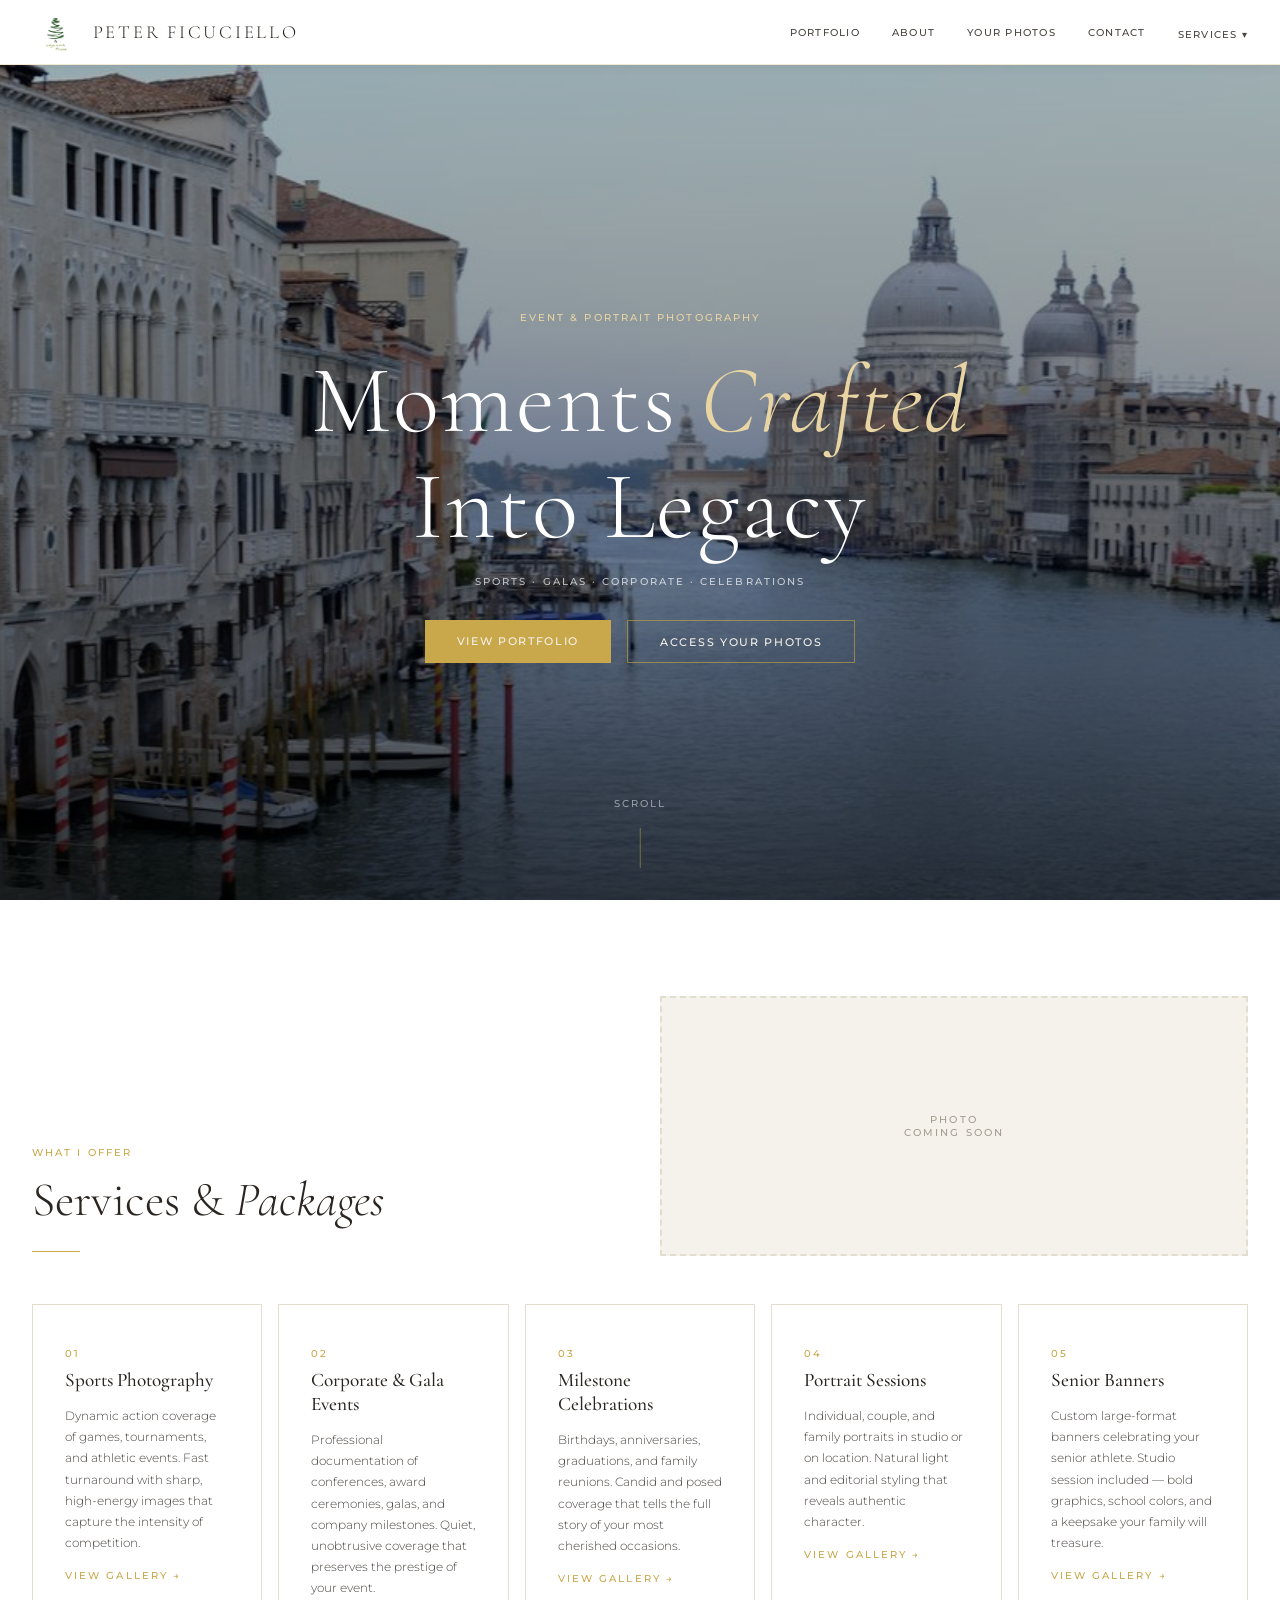
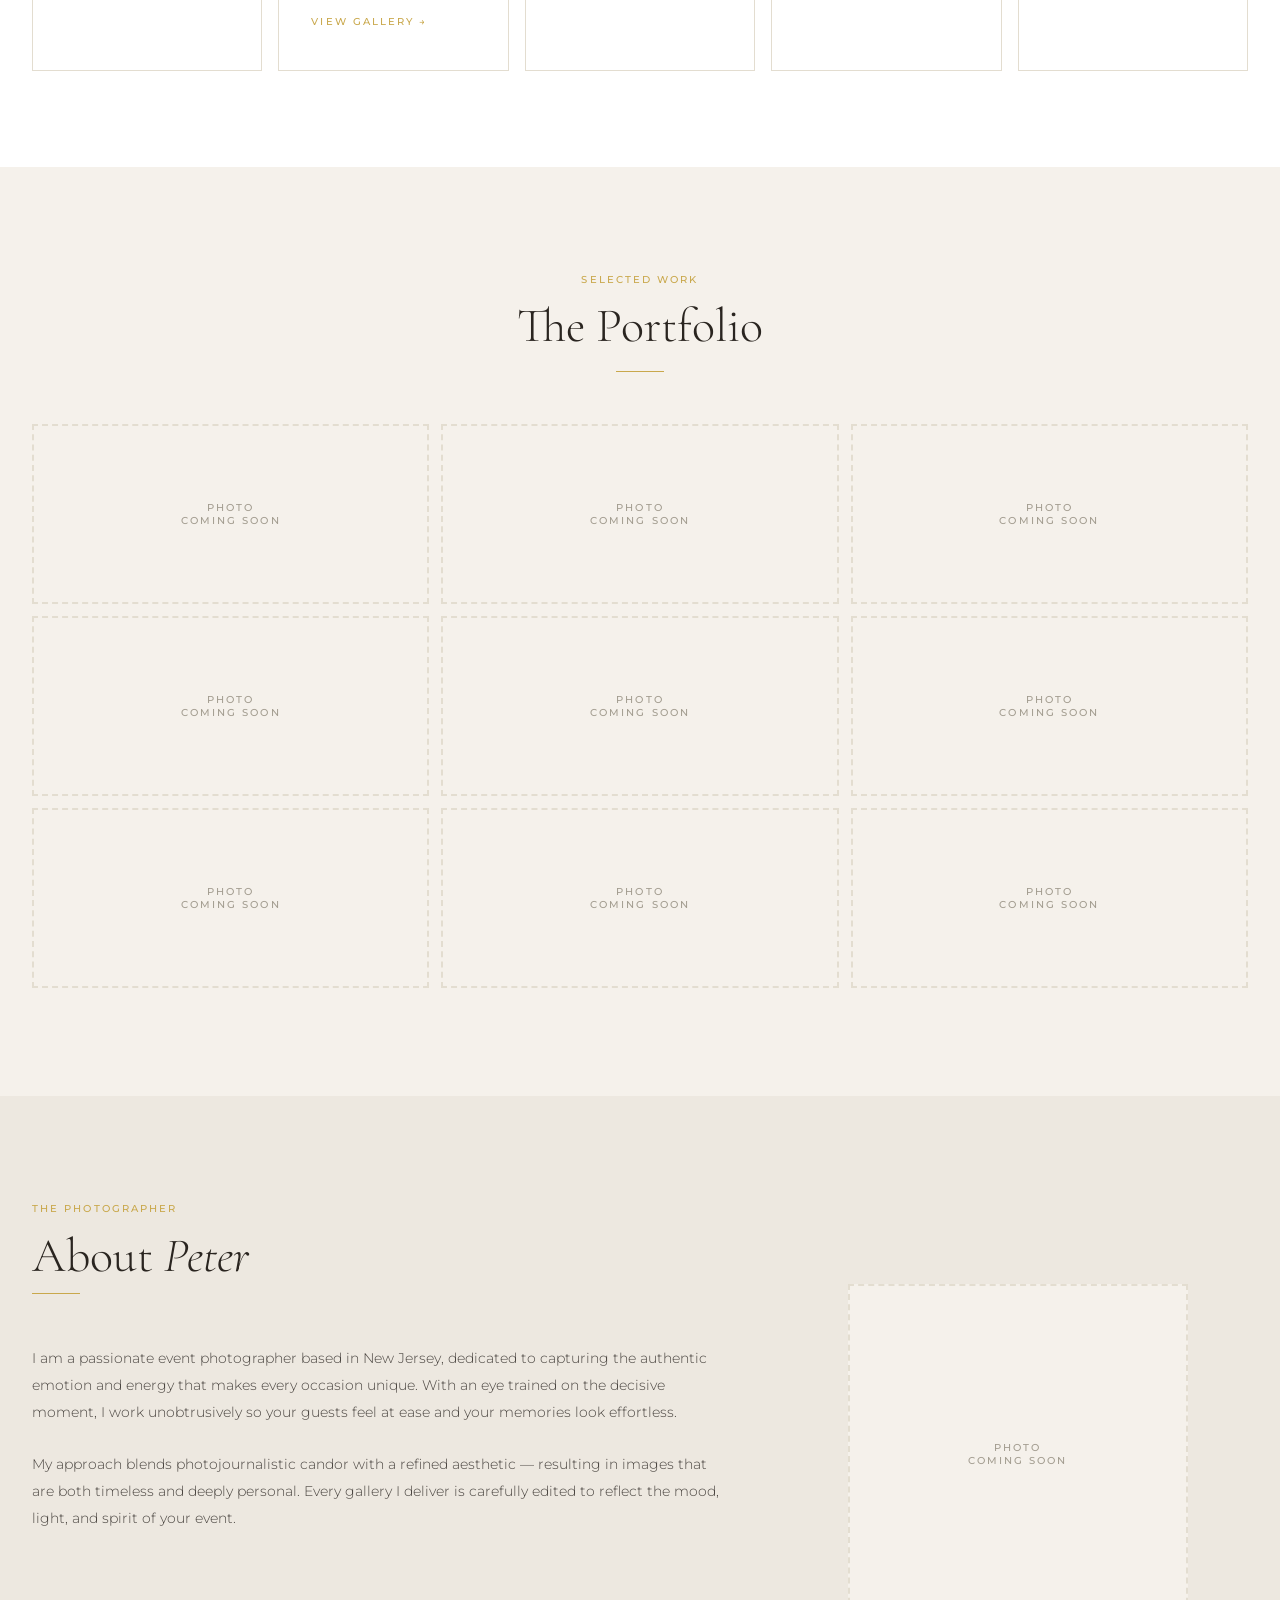
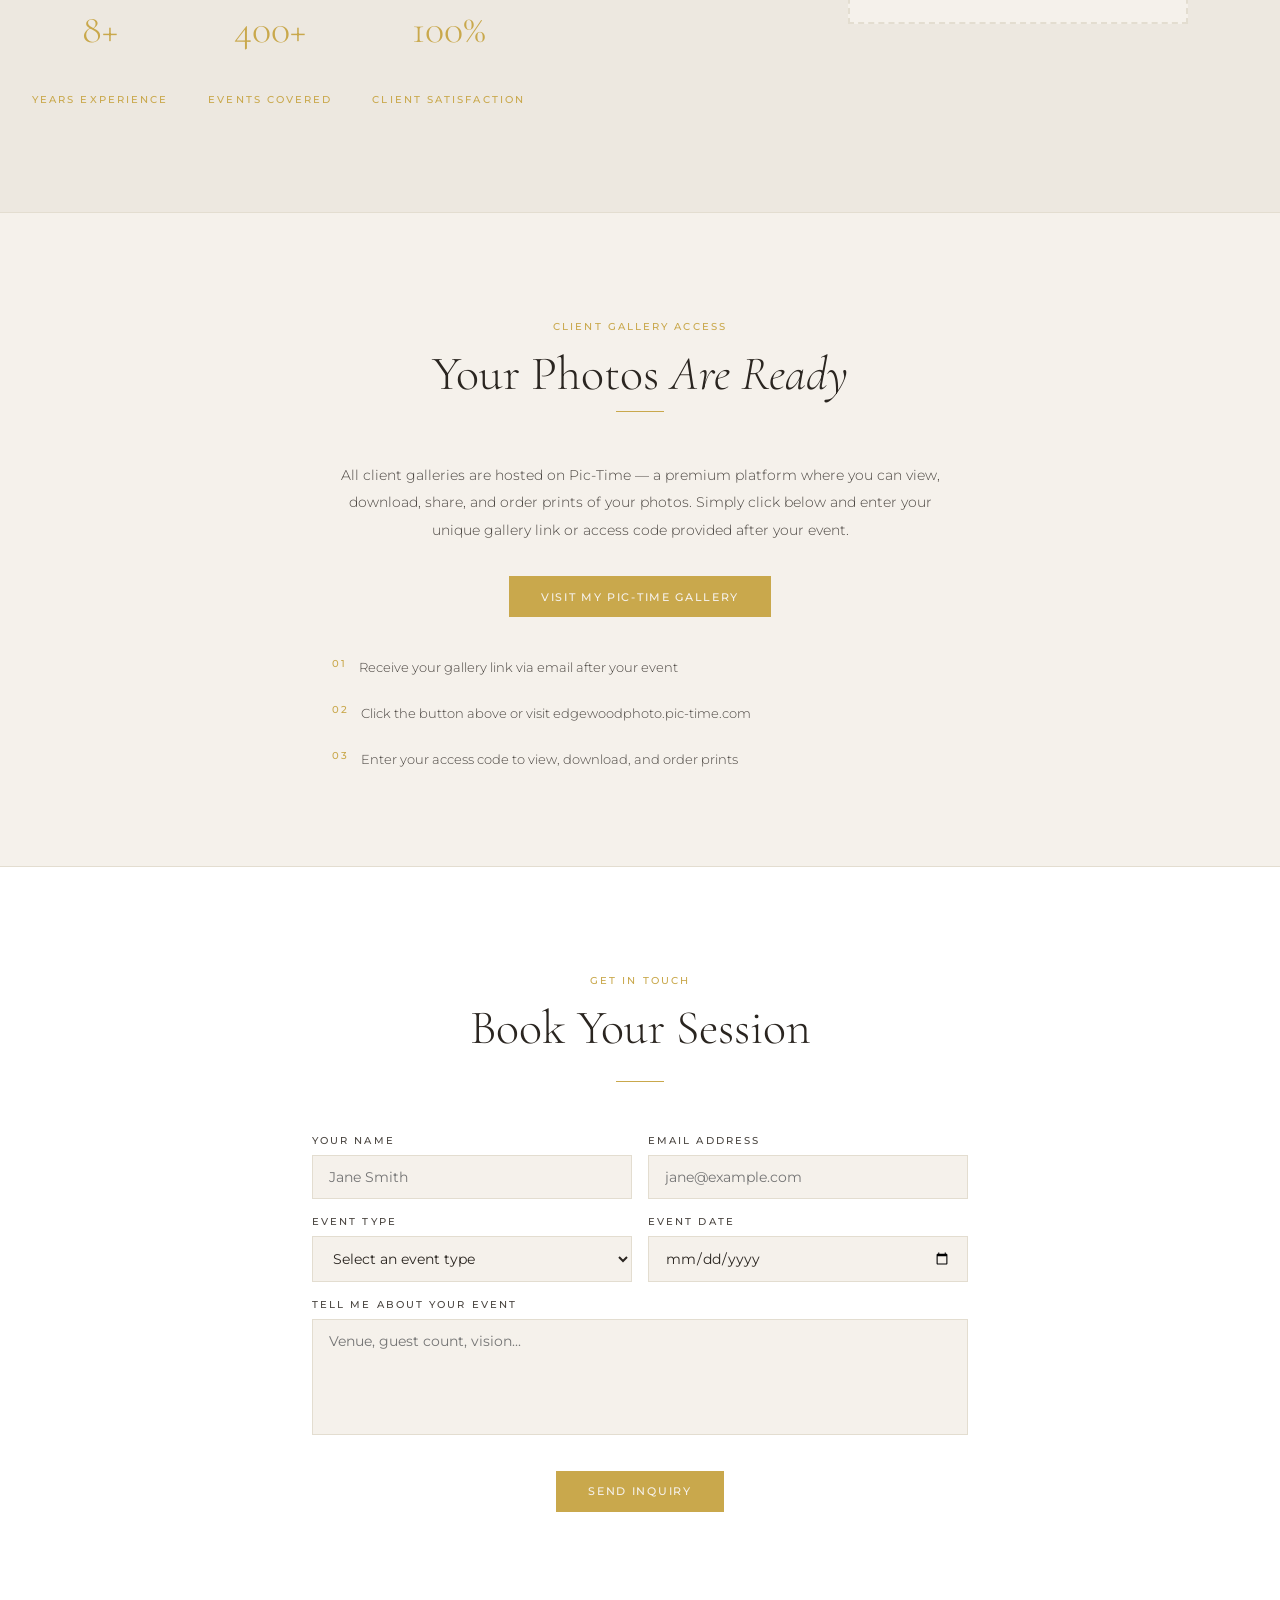
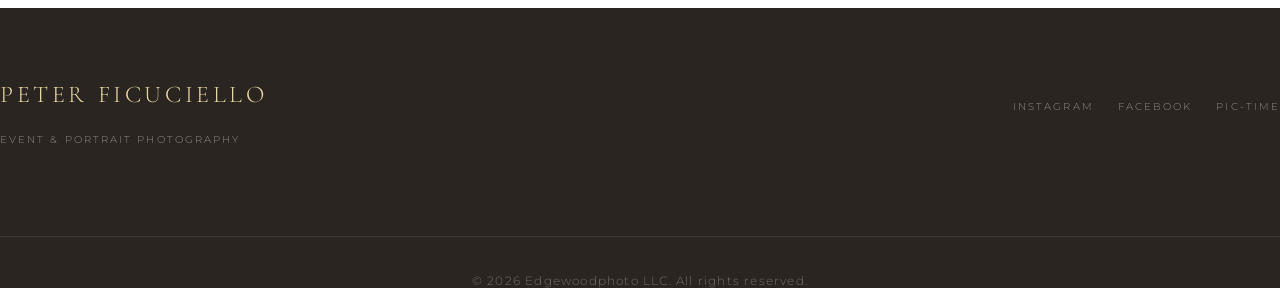
==== peter-ficuciello-photography-site-final (2)/index.html @ b4f4ae3a "Add files via upload" ====
<!DOCTYPE html>
<html lang="en">
<head>
<meta charset="UTF-8" />
<meta name="viewport" content="width=device-width, initial-scale=1.0" />
<title>Peter Ficuciello Photography | Event & Portrait Photography, New Jersey</title>
<meta name="description" content="Peter Ficuciello Photography — event and portrait photography in New Jersey. Sports, galas, corporate events, milestone celebrations, and senior banners." />
<link rel="stylesheet" href="styles.css" />
</head>
<body>
  <nav class="site-nav">
    <div class="container bar">
      <a href="index.html" class="brand">
        <img src="images/logo.png" alt="Edgewood Photo logo" onerror="this.style.display='none'">
        <span>PETER FICUCIELLO</span>
      </a>
      <div class="nav-links">
            <a href="#gallery">Portfolio</a>
            <a href="#about">About</a>
            <a href="#pictime">Your Photos</a>
            <a href="#contact">Contact</a>
        <div class="services-dropdown">
          <button type="button">Services ▾</button>
          <div class="services-dropdown-menu">
          <a href="services/sports.html">Sports Photography</a>
          <a href="services/senior-banners.html" class="featured">★ Senior Banners</a>
          <a href="services/portraits.html">Portrait Sessions</a>
          <a href="services/corporate.html">Corporate & Gala</a>
          <a href="services/milestones.html">Milestone Celebrations</a>
          </div>
        </div>
        
      </div>
      <button class="mobile-toggle" onclick="document.getElementById('mobileMenu').classList.toggle('open')" aria-label="Toggle menu">
        <span></span><span></span><span></span>
      </button>
    </div>
    <div class="mobile-menu" id="mobileMenu">
      <div class="container">
        <a href="#gallery">Portfolio</a>
        <a href="#about">About</a>
        <a href="#pictime">Your Photos</a>
        <a href="#contact">Contact</a>
        <details>
          <summary class="section-label" style="cursor:pointer;">Services</summary>
          <div style="display:flex;flex-direction:column;gap:0.75rem;margin-top:0.75rem;">
        <a href="services/sports.html" style="padding-left:1rem;">Sports Photography</a>
        <a href="services/senior-banners.html" style="padding-left:1rem;">★ Senior Banners</a>
        <a href="services/portraits.html" style="padding-left:1rem;">Portrait Sessions</a>
        <a href="services/corporate.html" style="padding-left:1rem;">Corporate & Gala</a>
        <a href="services/milestones.html" style="padding-left:1rem;">Milestone Celebrations</a>
          </div>
        </details>
        
      </div>
    </div>
  </nav>
  <div class="nav-spacer"></div>

  <section class="home-hero" id="hero">
    <div class="home-hero-bg" style="background-image:url('images/venice-hero.jpg');"></div>
    <div class="home-hero-overlay"></div>
    <div class="home-hero-content">
      <p class="section-label" style="color:var(--gold-light);">Event &amp; Portrait Photography</p>
      <h1>Moments <em>Crafted</em><br>Into Legacy</h1>
      <p class="section-label" style="color:rgba(255,255,255,0.7);">Sports &middot; Galas &middot; Corporate &middot; Celebrations</p>
      <div class="hero-actions">
        <a href="#gallery" class="btn-gold">View Portfolio</a>
        <a href="#pictime" class="btn-outline-gold">Access Your Photos</a>
      </div>
    </div>
    <div class="scroll-indicator">
      <p class="section-label" style="color:rgba(255,255,255,0.5);">Scroll</p>
      <div class="line"></div>
    </div>
  </section>

  <section id="services" style="background:white;padding:6rem 0;">
    <div class="container">
      <div class="services-top">
        <div>
          <p class="section-label" style="margin-bottom:0.75rem;">What I Offer</p>
          <h2 class="section-title" style="margin-bottom:0.5rem;">Services &amp; <em style="font-style:italic;">Packages</em></h2>
          <div class="gold-rule"></div>
        </div>
        <div><div class="placeholder-tile" style="min-height:260px;"><p>Photo<br>Coming Soon</p></div></div>
      </div>
      <div class="services-cards">
        <a href="services/sports.html" class="service-card">
          <p class="num">01</p>
          <h3>Sports Photography</h3>
          <p class="desc">Dynamic action coverage of games, tournaments, and athletic events. Fast turnaround with sharp, high-energy images that capture the intensity of competition.</p>
          <p class="view-link">View Gallery &rarr;</p>
        </a>
        <a href="services/corporate.html" class="service-card">
          <p class="num">02</p>
          <h3>Corporate & Gala Events</h3>
          <p class="desc">Professional documentation of conferences, award ceremonies, galas, and company milestones. Quiet, unobtrusive coverage that preserves the prestige of your event.</p>
          <p class="view-link">View Gallery &rarr;</p>
        </a>
        <a href="services/milestones.html" class="service-card">
          <p class="num">03</p>
          <h3>Milestone Celebrations</h3>
          <p class="desc">Birthdays, anniversaries, graduations, and family reunions. Candid and posed coverage that tells the full story of your most cherished occasions.</p>
          <p class="view-link">View Gallery &rarr;</p>
        </a>
        <a href="services/portraits.html" class="service-card">
          <p class="num">04</p>
          <h3>Portrait Sessions</h3>
          <p class="desc">Individual, couple, and family portraits in studio or on location. Natural light and editorial styling that reveals authentic character.</p>
          <p class="view-link">View Gallery &rarr;</p>
        </a>
        <a href="services/senior-banners.html" class="service-card">
          <p class="num">05</p>
          <h3>Senior Banners</h3>
          <p class="desc">Custom large-format banners celebrating your senior athlete. Studio session included — bold graphics, school colors, and a keepsake your family will treasure.</p>
          <p class="view-link">View Gallery &rarr;</p>
        </a>
      </div>
    </div>
  </section>

  <section id="gallery" style="background:var(--cream);padding:6rem 0;">
    <div class="container">
      <div class="section-head">
        <p class="section-label">Selected Work</p>
        <h2 class="section-title">The Portfolio</h2>
        <div class="gold-rule" style="margin-top:1rem;"></div>
      </div>
      <div class="masonry-grid">
          <div class="masonry-item"><div class="placeholder-tile" style="min-height:180px;"><p>Photo<br>Coming Soon</p></div></div>
          <div class="masonry-item"><div class="placeholder-tile" style="min-height:180px;"><p>Photo<br>Coming Soon</p></div></div>
          <div class="masonry-item"><div class="placeholder-tile" style="min-height:180px;"><p>Photo<br>Coming Soon</p></div></div>
          <div class="masonry-item"><div class="placeholder-tile" style="min-height:180px;"><p>Photo<br>Coming Soon</p></div></div>
          <div class="masonry-item"><div class="placeholder-tile" style="min-height:180px;"><p>Photo<br>Coming Soon</p></div></div>
          <div class="masonry-item"><div class="placeholder-tile" style="min-height:180px;"><p>Photo<br>Coming Soon</p></div></div>
          <div class="masonry-item"><div class="placeholder-tile" style="min-height:180px;"><p>Photo<br>Coming Soon</p></div></div>
          <div class="masonry-item"><div class="placeholder-tile" style="min-height:180px;"><p>Photo<br>Coming Soon</p></div></div>
          <div class="masonry-item"><div class="placeholder-tile" style="min-height:180px;"><p>Photo<br>Coming Soon</p></div></div>
      </div>
    </div>
  </section>

  <section id="about" style="background:var(--cream-dark);padding:6rem 0;">
    <div class="container about-flex">
      <div>
        <p class="section-label" style="margin-bottom:0.75rem;">The Photographer</p>
        <h2 class="section-title" style="margin-bottom:0.5rem;">About <em style="font-style:italic;">Peter</em></h2>
        <div class="gold-rule" style="margin-bottom:2rem;"></div>
        <p style="font-size:0.9rem;color:var(--charcoal-light);line-height:1.9;font-weight:300;margin-bottom:1.5rem;">I am a passionate event photographer based in New Jersey, dedicated to capturing the authentic emotion and energy that makes every occasion unique. With an eye trained on the decisive moment, I work unobtrusively so your guests feel at ease and your memories look effortless.</p>
        <p style="font-size:0.9rem;color:var(--charcoal-light);line-height:1.9;font-weight:300;margin-bottom:2rem;">My approach blends photojournalistic candor with a refined aesthetic — resulting in images that are both timeless and deeply personal. Every gallery I deliver is carefully edited to reflect the mood, light, and spirit of your event.</p>
        <div class="stats-row">
          <div class="stat"><p class="num">8+</p><p class="section-label">Years Experience</p></div>
          <div class="stat"><p class="num">400+</p><p class="section-label">Events Covered</p></div>
          <div class="stat"><p class="num">100%</p><p class="section-label">Client Satisfaction</p></div>
        </div>
      </div>
      <div>
        <div class="about-photo-frame"><div class="placeholder-tile" style="min-height:340px;"><p>Photo<br>Coming Soon</p></div></div>
      </div>
    </div>
  </section>

  <section id="pictime" style="background:var(--cream);padding:6rem 0;border-top:1px solid var(--border);border-bottom:1px solid var(--border);">
    <div class="container" style="max-width:680px;text-align:center;">
      <p class="section-label" style="margin-bottom:0.75rem;">Client Gallery Access</p>
      <h2 class="section-title" style="margin-bottom:0.5rem;">Your Photos <em style="font-style:italic;">Are Ready</em></h2>
      <div class="gold-rule" style="margin-bottom:2rem;"></div>
      <p style="font-size:0.9rem;color:var(--charcoal-light);line-height:1.9;font-weight:300;margin-bottom:2rem;">All client galleries are hosted on Pic-Time — a premium platform where you can view, download, share, and order prints of your photos. Simply click below and enter your unique gallery link or access code provided after your event.</p>
      <div class="hero-actions" style="justify-content:center;margin-bottom:2.5rem;">
        <a href="https://edgewoodphoto.pic-time.com/client" target="_blank" rel="noopener noreferrer" class="btn-gold">Visit My Pic-Time Gallery</a>
      </div>
      <div style="display:flex;flex-direction:column;gap:1.5rem;text-align:left;max-width:640px;margin:0 auto;">
        <div style="display:flex;gap:0.75rem;"><span class="section-label" style="color:var(--gold);flex-shrink:0;">01</span><p style="font-size:0.8rem;color:var(--charcoal-light);line-height:1.7;font-weight:300;margin:0;">Receive your gallery link via email after your event</p></div>
        <div style="display:flex;gap:0.75rem;"><span class="section-label" style="color:var(--gold);flex-shrink:0;">02</span><p style="font-size:0.8rem;color:var(--charcoal-light);line-height:1.7;font-weight:300;margin:0;">Click the button above or visit edgewoodphoto.pic-time.com</p></div>
        <div style="display:flex;gap:0.75rem;"><span class="section-label" style="color:var(--gold);flex-shrink:0;">03</span><p style="font-size:0.8rem;color:var(--charcoal-light);line-height:1.7;font-weight:300;margin:0;">Enter your access code to view, download, and order prints</p></div>
      </div>
    </div>
  </section>

  <section id="contact" style="background:white;padding:6rem 0;">
    <div class="container" style="max-width:720px;">
      <div style="text-align:center;margin-bottom:3rem;">
        <p class="section-label" style="margin-bottom:0.75rem;">Get in Touch</p>
        <h2 class="section-title" style="margin-bottom:0.5rem;">Book Your Session</h2>
        <div class="gold-rule" style="margin-top:1rem;"></div>
      </div>
      <div id="formWrap">
        <form class="contact-form" id="bookingForm">
          <div class="form-row">
            <div><label>Your Name</label><input type="text" required name="name" placeholder="Jane Smith"></div>
            <div><label>Email Address</label><input type="email" required name="email" placeholder="jane@example.com"></div>
          </div>
          <div class="form-row">
            <div>
              <label>Event Type</label>
              <select name="eventType">
                <option value="">Select an event type</option>
                <option value="sports">Sports Event</option>
                <option value="corporate">Corporate / Gala</option>
                <option value="milestone">Milestone Celebration</option>
                <option value="portrait">Portrait Session</option>
              </select>
            </div>
            <div><label>Event Date</label><input type="date" name="eventDate"></div>
          </div>
          <div><label>Tell Me About Your Event</label><textarea rows="5" name="message" placeholder="Venue, guest count, vision..."></textarea></div>
          <p id="formError" style="display:none;font-size:0.875rem;text-align:center;color:#c0392b;"></p>
          <div style="text-align:center;margin-top:1rem;">
            <button type="submit" class="btn-gold" id="submitBtn">Send Inquiry</button>
          </div>
        </form>
        <div id="formSuccess" style="display:none;text-align:center;padding:3rem 0;">
          <p style="font-family:'Cormorant Garamond',serif;font-size:1.8rem;color:var(--gold);font-weight:300;margin-bottom:0.75rem;">Thank You</p>
          <p style="color:var(--charcoal-light);font-size:0.9rem;">Your inquiry has been received. I'll be in touch within 24 hours.</p>
        </div>
      </div>
    </div>
  </section>
  <footer class="site-footer">
    <div class="container inner">
      <div>
        <p class="brand-name">PETER FICUCIELLO</p>
        <p class="tagline">Event &amp; Portrait Photography</p>
      </div>
      <div class="footer-links">
        <a href="https://www.instagram.com/edgewood_photo" target="_blank" rel="noopener noreferrer">Instagram</a>
        <a href="https://www.facebook.com/edgewoodphoto" target="_blank" rel="noopener noreferrer">Facebook</a>
        <a href="https://edgewoodphoto.pic-time.com/client" target="_blank" rel="noopener noreferrer">Pic-Time</a>
      </div>
    </div>
    <div class="container footer-bottom">
      <p>&copy; 2026 Edgewoodphoto LLC. All rights reserved.</p>
    </div>
  </footer>

  <script>
    document.getElementById('bookingForm').addEventListener('submit', async function(e) {
      e.preventDefault();
      const btn = document.getElementById('submitBtn');
      const errEl = document.getElementById('formError');
      errEl.style.display = 'none';
      btn.textContent = 'Sending…';
      btn.disabled = true;
      const fd = new FormData(e.target);
      try {
        const res = await fetch('https://api.web3forms.com/submit', {
          method: 'POST',
          headers: { 'Content-Type': 'application/json', 'Accept': 'application/json' },
          body: JSON.stringify({
            access_key: 'a5e743cf-25fc-44ed-8944-4da657a14382',
            subject: 'New Booking Inquiry - Edgewood Photo',
            name: fd.get('name'), email: fd.get('email'),
            eventType: fd.get('eventType'), eventDate: fd.get('eventDate'),
            message: fd.get('message'),
          })
        });
        const data = await res.json();
        if (data.success) {
          try {
            await fetch('https://ntfy.sh/edgewood-photo-bookings-pf9731', {
              method: 'POST',
              headers: { 'Title': 'New Booking Inquiry!', 'Priority': 'high', 'Tags': 'camera,bell', 'Content-Type': 'text/plain' },
              body: 'Name: ' + fd.get('name') + '\nEmail: ' + fd.get('email') + '\nEvent: ' + fd.get('eventType') + '\nDate: ' + fd.get('eventDate') + '\nMessage: ' + fd.get('message'),
            });
          } catch (ignored) { /* ntfy failure is silent — Web3Forms already succeeded */ }
          document.getElementById('bookingForm').style.display = 'none';
          document.getElementById('formSuccess').style.display = 'block';
        } else {
          errEl.textContent = 'Something went wrong. Please try again or email pete@edgewoodphoto.com directly.';
          errEl.style.display = 'block';
        }
      } catch (err) {
        errEl.textContent = 'Network error. Please try again or email pete@edgewoodphoto.com directly.';
        errEl.style.display = 'block';
      } finally {
        btn.textContent = 'Send Inquiry';
        btn.disabled = false;
      }
    });
  </script>
</body>
</html>
---- peter-ficuciello-photography-site-final (2)/styles.css ----
/* ============================================================
   Peter Ficuciello Photography — shared stylesheet
   Design: elegant cream / gold / charcoal, editorial photography site
   Fonts: Cormorant Garamond (display), Montserrat (body)
   ============================================================ */

@import url('https://fonts.googleapis.com/css2?family=Cormorant+Garamond:ital,wght@0,300;0,500;0,600;1,300&family=Montserrat:wght@300;400;500;600;700&display=swap');

:root {
  --gold: #c9a84c;
  --gold-light: #e8d5a3;
  --cream: #f5f1eb;
  --cream-dark: #ede8e0;
  --charcoal: #2a2520;
  --charcoal-light: #4a4540;
  --border: #e3ddd0;
  --white: #ffffff;
}

* { box-sizing: border-box; }

html, body {
  margin: 0;
  padding: 0;
}

body {
  font-family: 'Montserrat', sans-serif;
  font-weight: 300;
  color: var(--charcoal);
  background: var(--white);
  -webkit-font-smoothing: antialiased;
}

h1, h2, h3, h4 {
  font-family: 'Cormorant Garamond', serif;
  margin: 0;
}

a { text-decoration: none; color: inherit; }
img { max-width: 100%; display: block; }
button { font-family: inherit; cursor: pointer; }

.container {
  width: 100%;
  max-width: 1280px;
  margin: 0 auto;
  padding: 0 1rem;
}
@media (min-width: 640px) { .container { padding: 0 1.5rem; } }
@media (min-width: 1024px) { .container { padding: 0 2rem; } }

.gold-rule {
  width: 3rem;
  height: 1px;
  background: var(--gold);
  display: inline-block;
}

.section-label {
  font-family: 'Montserrat', sans-serif;
  font-size: 0.65rem;
  font-weight: 500;
  letter-spacing: 0.2em;
  text-transform: uppercase;
  color: var(--gold);
}

.btn-gold {
  font-family: 'Montserrat', sans-serif;
  font-size: 0.7rem;
  font-weight: 500;
  letter-spacing: 0.15em;
  text-transform: uppercase;
  padding: 0.85rem 2rem;
  background: var(--gold);
  color: var(--cream);
  border: none;
  transition: all 0.3s ease;
  display: inline-block;
}
.btn-gold:hover { background: var(--charcoal); color: var(--gold-light); }

.btn-outline-gold {
  font-family: 'Montserrat', sans-serif;
  font-size: 0.7rem;
  font-weight: 500;
  letter-spacing: 0.15em;
  text-transform: uppercase;
  padding: 0.85rem 2rem;
  background: transparent;
  color: var(--cream);
  border: 1px solid rgba(201, 168, 76, 0.6);
  transition: all 0.3s ease;
  display: inline-block;
}
.btn-outline-gold:hover { background: rgba(201, 168, 76, 0.15); border-color: var(--gold); color: var(--gold-light); }

.service-card {
  background: white;
  border: 1px solid var(--border);
  padding: 2rem;
  transition: all 0.3s ease;
  text-decoration: none;
  display: block;
  position: relative;
  overflow: hidden;
}
.service-card::after {
  content: '';
  position: absolute;
  bottom: 0; left: 0;
  width: 0; height: 2px;
  background: var(--gold);
  transition: width 0.3s ease;
}
.service-card:hover { transform: translateY(-4px); box-shadow: 0 12px 40px rgba(0,0,0,0.1); }
.service-card:hover::after { width: 100%; }

.masonry-grid { columns: 3; column-gap: 0.75rem; }
@media (max-width: 768px) { .masonry-grid { columns: 2; } }
@media (max-width: 480px) { .masonry-grid { columns: 1; } }
.masonry-item { break-inside: avoid; margin-bottom: 0.75rem; overflow: hidden; }
.masonry-item img { width: 100%; display: block; transition: transform 0.5s ease; }
.masonry-item:hover img { transform: scale(1.03); }

.placeholder-tile {
  min-height: 220px;
  background: var(--cream);
  border: 2px dashed var(--border);
  display: flex;
  align-items: center;
  justify-content: center;
  text-align: center;
  padding: 1.5rem;
}
.placeholder-tile p {
  font-family: 'Montserrat', sans-serif;
  font-size: 0.65rem;
  font-weight: 500;
  letter-spacing: 0.2em;
  text-transform: uppercase;
  color: #a39d90;
}

/* ── Nav ── */
.site-nav {
  position: fixed;
  top: 0; left: 0; right: 0;
  z-index: 50;
  background: white;
  border-bottom: 1px solid rgba(201,168,76,0.25);
  box-shadow: 0 1px 12px rgba(0,0,0,0.06);
}
.site-nav .bar {
  display: flex;
  align-items: center;
  justify-content: space-between;
  height: 64px;
}
.brand { display: flex; align-items: center; gap: 0.75rem; }
.brand img { height: 44px; width: auto; }
.brand span {
  font-family: 'Cormorant Garamond', serif;
  font-weight: 300;
  letter-spacing: 0.15em;
  font-size: 1.15rem;
  color: var(--charcoal);
}
.nav-links { display: none; align-items: center; gap: 2rem; }
@media (min-width: 768px) { .nav-links { display: flex; } }
.nav-links a, .nav-links button {
  background: none; border: none; padding: 0;
  color: var(--charcoal-light);
  font-family: 'Montserrat', sans-serif;
  font-size: 0.65rem;
  font-weight: 500;
  letter-spacing: 0.12em;
  text-transform: uppercase;
  transition: color 0.2s;
}
.nav-links a:hover, .nav-links button:hover { color: var(--gold); }

.services-dropdown { position: relative; }
.services-dropdown-menu {
  position: absolute;
  top: calc(100% + 12px);
  left: 50%;
  transform: translateX(-50%);
  background: white;
  border: 1px solid rgba(201,168,76,0.25);
  box-shadow: 0 8px 32px rgba(0,0,0,0.12);
  border-radius: 2px;
  min-width: 200px;
  z-index: 100;
  display: none;
  overflow: hidden;
}
.services-dropdown:hover .services-dropdown-menu,
.services-dropdown:focus-within .services-dropdown-menu { display: block; }
.services-dropdown-menu a {
  display: block;
  padding: 0.75rem 1.25rem;
  font-size: 0.7rem;
  letter-spacing: 0.1em;
  text-transform: uppercase;
  color: var(--charcoal);
  border-top: 1px solid rgba(201,168,76,0.12);
}
.services-dropdown-menu a:first-child { border-top: none; }
.services-dropdown-menu a:hover { background: var(--cream); color: var(--gold); }
.services-dropdown-menu a.featured { color: var(--gold); font-weight: 600; }

.mobile-toggle { display: flex; flex-direction: column; gap: 5px; padding: 0.5rem; background: none; border: none; }
@media (min-width: 768px) { .mobile-toggle { display: none; } }
.mobile-toggle span { display: block; width: 20px; height: 1px; background: var(--charcoal); }

.mobile-menu { display: none; background: var(--cream); border-top: 1px solid var(--border); }
.mobile-menu.open { display: block; }
.mobile-menu .container { padding-top: 1rem; padding-bottom: 1rem; display: flex; flex-direction: column; gap: 1rem; }
.mobile-menu a, .mobile-menu button { text-align: left; background: none; border: none; }

.nav-spacer { height: 64px; }

/* ── Footer ── */
.site-footer { background: var(--charcoal); color: var(--cream); }
.site-footer .inner {
  padding: 3rem 0;
  display: flex;
  flex-direction: column;
  align-items: center;
  gap: 1.5rem;
  text-align: center;
}
@media (min-width: 768px) {
  .site-footer .inner { flex-direction: row; justify-content: space-between; text-align: left; }
}
.site-footer .brand-name {
  font-family: 'Cormorant Garamond', serif;
  font-size: 1.5rem;
  letter-spacing: 0.15em;
  color: var(--gold-light);
  font-weight: 300;
}
.site-footer .tagline { font-size: 0.65rem; letter-spacing: 0.2em; text-transform: uppercase; color: rgba(245,241,235,0.5); margin-top: 0.25rem; }
.footer-links { display: flex; gap: 1.5rem; }
.footer-links a { font-size: 0.65rem; letter-spacing: 0.2em; text-transform: uppercase; color: rgba(245,241,235,0.5); }
.footer-links a:hover { color: var(--gold); }
.footer-bottom { border-top: 1px solid rgba(255,255,255,0.1); margin-top: 2rem; padding-top: 1.5rem; text-align: center; }
.footer-bottom p { font-size: 0.75rem; color: rgba(245,241,235,0.35); letter-spacing: 0.1em; }

/* ── Service page hero ── */
.svc-hero {
  position: relative;
  min-height: 60vh;
  display: flex;
  align-items: flex-end;
  padding-bottom: 4rem;
  background: linear-gradient(135deg, var(--charcoal) 0%, #1a1613 100%);
  background-size: cover;
  background-position: center;
}
.svc-hero-overlay { position: absolute; inset: 0; background: rgba(0,0,0,0.5); }
.svc-hero-content { position: relative; z-index: 1; }
.back-link {
  display: inline-block;
  margin-bottom: 1.5rem;
  font-family: 'Montserrat', sans-serif;
  font-size: 0.65rem;
  font-weight: 500;
  letter-spacing: 0.2em;
  text-transform: uppercase;
  color: rgba(255,255,255,0.6);
}
.back-link:hover { color: white; }
.svc-title {
  font-size: clamp(2.5rem, 6vw, 5rem);
  font-weight: 300;
  color: white;
  line-height: 1.1;
}
.svc-subtitle {
  font-family: 'Cormorant Garamond', serif;
  font-size: 1.5rem;
  font-weight: 300;
  font-style: italic;
  color: var(--gold-light);
  margin-top: 0.5rem;
}
.svc-desc { font-size: 1rem; color: var(--charcoal-light); line-height: 1.9; font-weight: 300; margin-bottom: 2rem; }
.detail-list { list-style: none; margin: 0; padding: 0; display: grid; grid-template-columns: 1fr; gap: 0.75rem; }
@media (min-width: 640px) { .detail-list { grid-template-columns: 1fr 1fr; } }
.detail-list li { display: flex; align-items: flex-start; gap: 0.75rem; }
.detail-list .diamond { color: var(--gold); margin-top: 4px; font-size: 0.6rem; }
.detail-list p { font-size: 0.85rem; color: var(--charcoal-light); line-height: 1.7; font-weight: 300; margin: 0; }

.section-head { text-align: center; margin-bottom: 3rem; }
.section-title { font-size: clamp(1.8rem, 4vw, 3rem); font-weight: 300; color: var(--charcoal); }
.cta-title { font-size: clamp(2rem, 4vw, 3rem); font-weight: 300; color: white; }
.cta-title em { font-style: italic; color: var(--gold-light); }

/* ── Home hero ── */
.home-hero {
  position: relative;
  min-height: calc(100vh - 64px);
  display: flex;
  align-items: center;
  justify-content: center;
  overflow: hidden;
  text-align: center;
}
.home-hero-bg {
  position: absolute; inset: 0;
  background-size: cover;
  background-position: center;
  animation: kenBurns 22s ease-in-out infinite;
}
@keyframes kenBurns {
  0%   { transform: scale(1.0); }
  50%  { transform: scale(1.06); }
  100% { transform: scale(1.0); }
}
.home-hero-overlay {
  position: absolute; inset: 0;
  background: linear-gradient(to bottom, rgba(0,0,0,0.3) 0%, rgba(0,0,0,0.45) 60%, rgba(0,0,0,0.72) 100%);
}
.home-hero-content { position: relative; z-index: 1; padding: 0 1rem; }
.home-hero h1 {
  font-size: clamp(3rem, 8vw, 6rem);
  font-weight: 300;
  color: white;
  line-height: 1.1;
  letter-spacing: 0.02em;
  margin: 1.5rem 0 1rem;
}
.home-hero h1 em { color: var(--gold-light); font-style: italic; }
.hero-actions { display: flex; flex-direction: column; gap: 1rem; justify-content: center; margin-top: 2rem; }
@media (min-width: 640px) { .hero-actions { flex-direction: row; } }
.scroll-indicator {
  position: absolute; bottom: 2rem; left: 50%; transform: translateX(-50%);
  display: flex; flex-direction: column; align-items: center; gap: 0.5rem;
  color: rgba(255,255,255,0.5);
}
.scroll-indicator .line { width: 1px; height: 40px; background: rgba(201,168,76,0.5); }

/* ── Services grid ── */
.services-top { display: flex; flex-direction: column; gap: 2.5rem; align-items: flex-end; margin-bottom: 3rem; }
@media (min-width: 1024px) { .services-top { flex-direction: row; } }
.services-top > div { flex: 1; }
.services-cards { display: grid; grid-template-columns: 1fr; gap: 1rem; }
@media (min-width: 640px) { .services-cards { grid-template-columns: 1fr 1fr; } }
@media (min-width: 1024px) { .services-cards { grid-template-columns: repeat(5, 1fr); } }
.services-cards .num { font-size: 0.65rem; font-weight: 500; letter-spacing: 0.2em; text-transform: uppercase; color: var(--gold); margin-bottom: 0.5rem; }
.services-cards h3 { font-size: 1.2rem; font-weight: 500; color: var(--charcoal); margin-bottom: 0.5rem; }
.services-cards p.desc { font-size: 0.78rem; color: var(--charcoal-light); line-height: 1.7; font-weight: 300; }
.services-cards .view-link { font-size: 0.65rem; font-weight: 500; letter-spacing: 0.2em; text-transform: uppercase; color: var(--gold); margin-top: 1rem; display: block; }

/* ── About ── */
.about-flex { display: flex; flex-direction: column; gap: 4rem; align-items: center; }
@media (min-width: 1024px) { .about-flex { flex-direction: row; } }
.about-flex > div:first-child { flex: 3; }
.about-flex > div:last-child { flex: 2; display: flex; justify-content: center; }
.stats-row { display: flex; gap: 2.5rem; }
.stats-row .stat { text-align: center; }
.stats-row .stat .num { font-family: 'Cormorant Garamond', serif; font-size: 2.5rem; font-weight: 300; color: var(--gold); }
.about-photo-frame { max-width: 340px; width: 100%; }

/* ── Contact form ── */
.contact-form { display: flex; flex-direction: column; gap: 1rem; }
.form-row { display: grid; grid-template-columns: 1fr; gap: 1rem; }
@media (min-width: 640px) { .form-row { grid-template-columns: 1fr 1fr; } }
.contact-form label { font-family: 'Montserrat', sans-serif; font-size: 0.65rem; font-weight: 500; letter-spacing: 0.2em; text-transform: uppercase; color: var(--charcoal-light); display: block; margin-bottom: 0.5rem; }
.contact-form input, .contact-form select, .contact-form textarea {
  width: 100%; padding: 0.75rem 1rem; font-size: 0.875rem;
  border: 1px solid var(--border); background: var(--cream);
  font-family: 'Montserrat', sans-serif; outline: none; color: var(--charcoal);
  box-sizing: border-box;
}
.contact-form textarea { resize: none; }

/* ── Pricing cards ── */
.pricing-grid { display: grid; grid-template-columns: repeat(auto-fill, minmax(240px, 1fr)); gap: 1.5rem; }
.pricing-card { border: 1px solid rgba(0,0,0,0.1); border-radius: 4px; padding: 2rem 1.5rem; background: white; position: relative; }
.pricing-card.highlight { border: 2px solid var(--gold); background: rgba(201,168,76,0.06); }
.pricing-card .badge { position: absolute; top: -0.75rem; left: 50%; transform: translateX(-50%); background: var(--gold); color: white; font-size: 0.65rem; font-weight: 700; letter-spacing: 0.1em; text-transform: uppercase; padding: 0.2rem 0.8rem; border-radius: 20px; white-space: nowrap; }
.pricing-card .plan-name { font-size: 0.7rem; font-weight: 700; color: var(--gold); letter-spacing: 0.12em; text-transform: uppercase; margin-bottom: 0.5rem; }
.pricing-card .price { font-family: 'Cormorant Garamond', serif; font-size: 2.2rem; font-weight: 700; color: var(--charcoal); line-height: 1; }
.pricing-card .per { font-size: 0.7rem; color: var(--charcoal-light); margin-bottom: 1.5rem; font-weight: 300; }
.pricing-card ul { list-style: none; margin: 0; padding: 0; }
.pricing-card li { display: flex; align-items: flex-start; gap: 0.6rem; margin-bottom: 0.6rem; }
.pricing-card li span { color: var(--gold); font-size: 0.55rem; margin-top: 5px; }
.pricing-card li p { font-size: 0.85rem; color: var(--charcoal-light); font-weight: 300; line-height: 1.6; margin: 0; }

/* ── Graphic tile with label ── */
.graphic-tile { position: relative; border-radius: 4px; overflow: hidden; aspect-ratio: 4/5; }
.graphic-tile img { width: 100%; height: 100%; object-fit: cover; }
.graphic-tile .tag { position: absolute; bottom: 0; left: 0; right: 0; padding: 0.6rem 1rem; background: rgba(0,0,0,0.55); }
.graphic-tile .tag p { font-size: 0.7rem; color: var(--gold-light); font-weight: 600; letter-spacing: 0.1em; text-transform: uppercase; margin: 0; }

/* ── Cross-link callout ── */
.callout {
  margin-top: 3rem; padding: 1.5rem 2rem; border: 1px solid rgba(201,168,76,0.35);
  border-radius: 4px; background: rgba(201,168,76,0.06);
  display: flex; align-items: center; justify-content: space-between; gap: 1.5rem; flex-wrap: wrap;
}
.callout .eyebrow { font-size: 0.7rem; font-weight: 600; color: var(--gold); letter-spacing: 0.12em; text-transform: uppercase; margin-bottom: 0.3rem; }
.callout .headline { font-size: 0.9rem; color: var(--charcoal); font-weight: 500; }
.callout .sub { font-size: 0.8rem; color: var(--charcoal-light); font-weight: 300; margin-top: 0.2rem; }
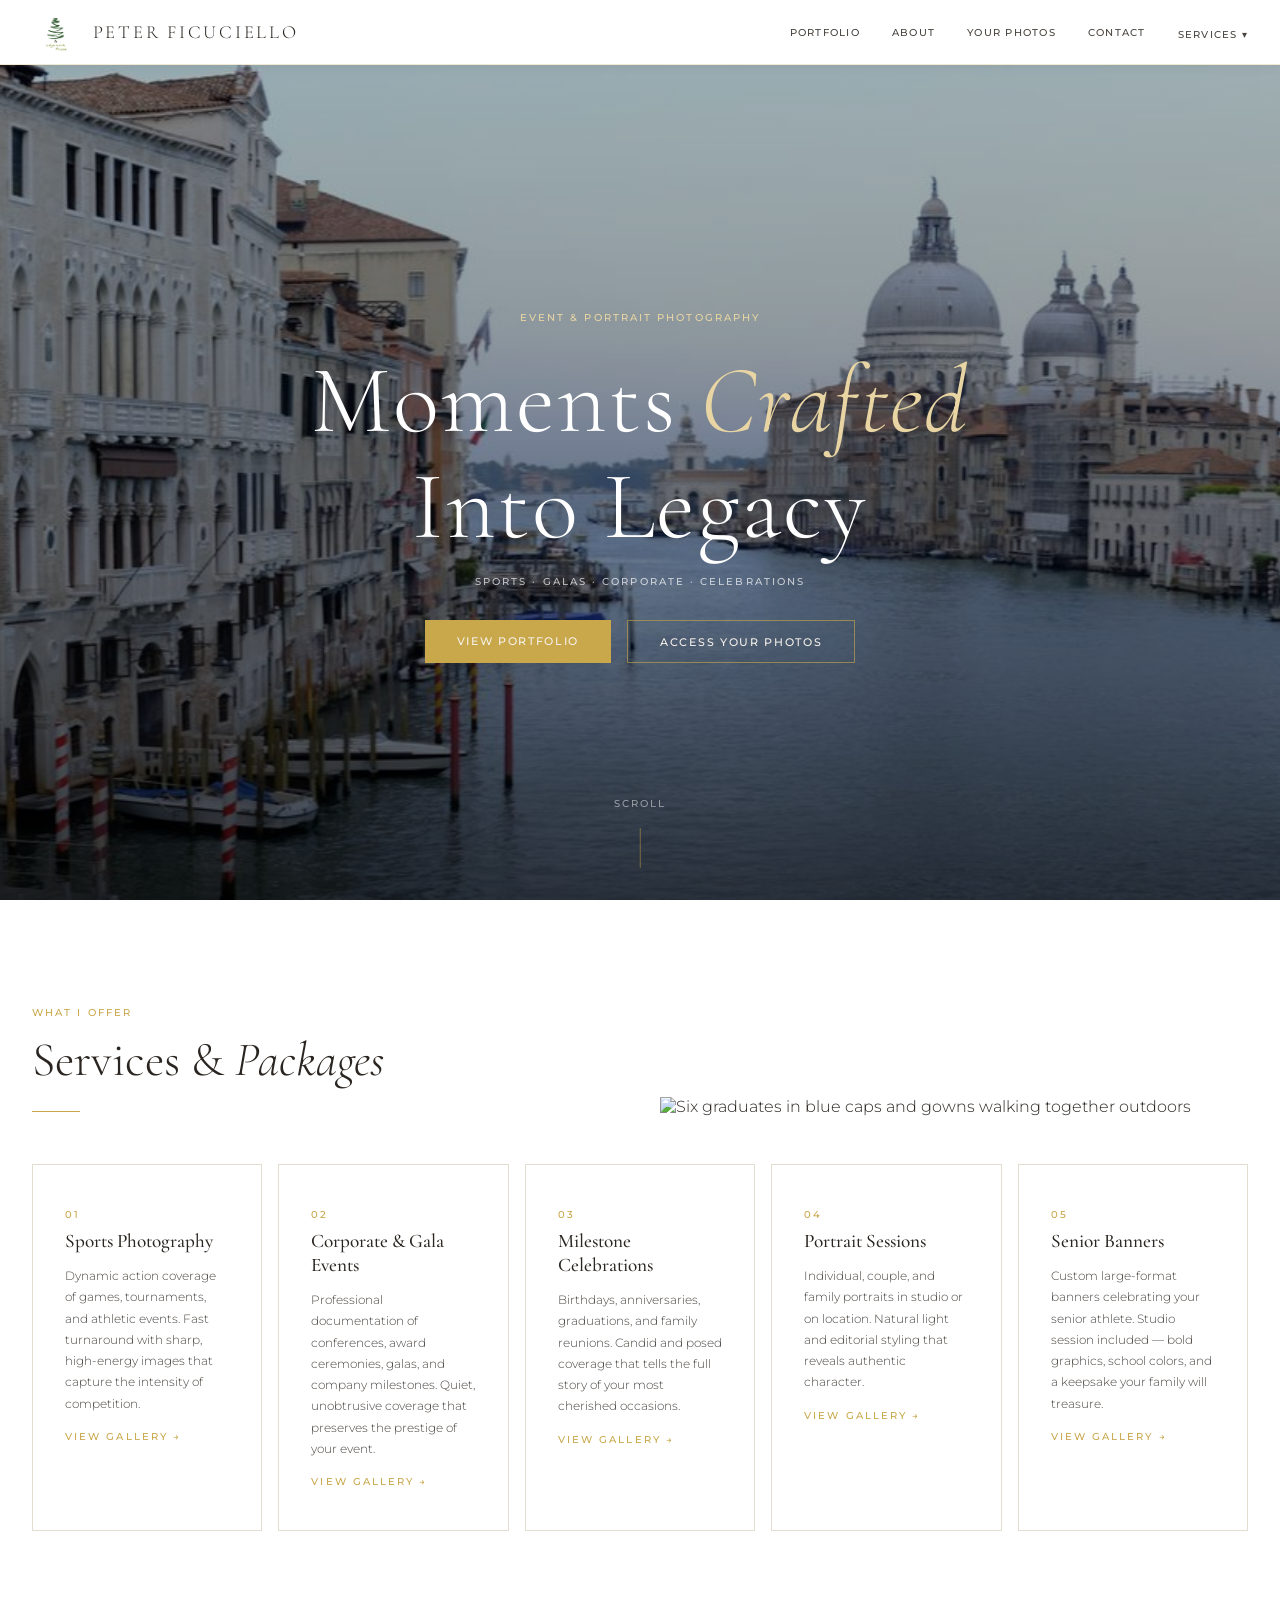
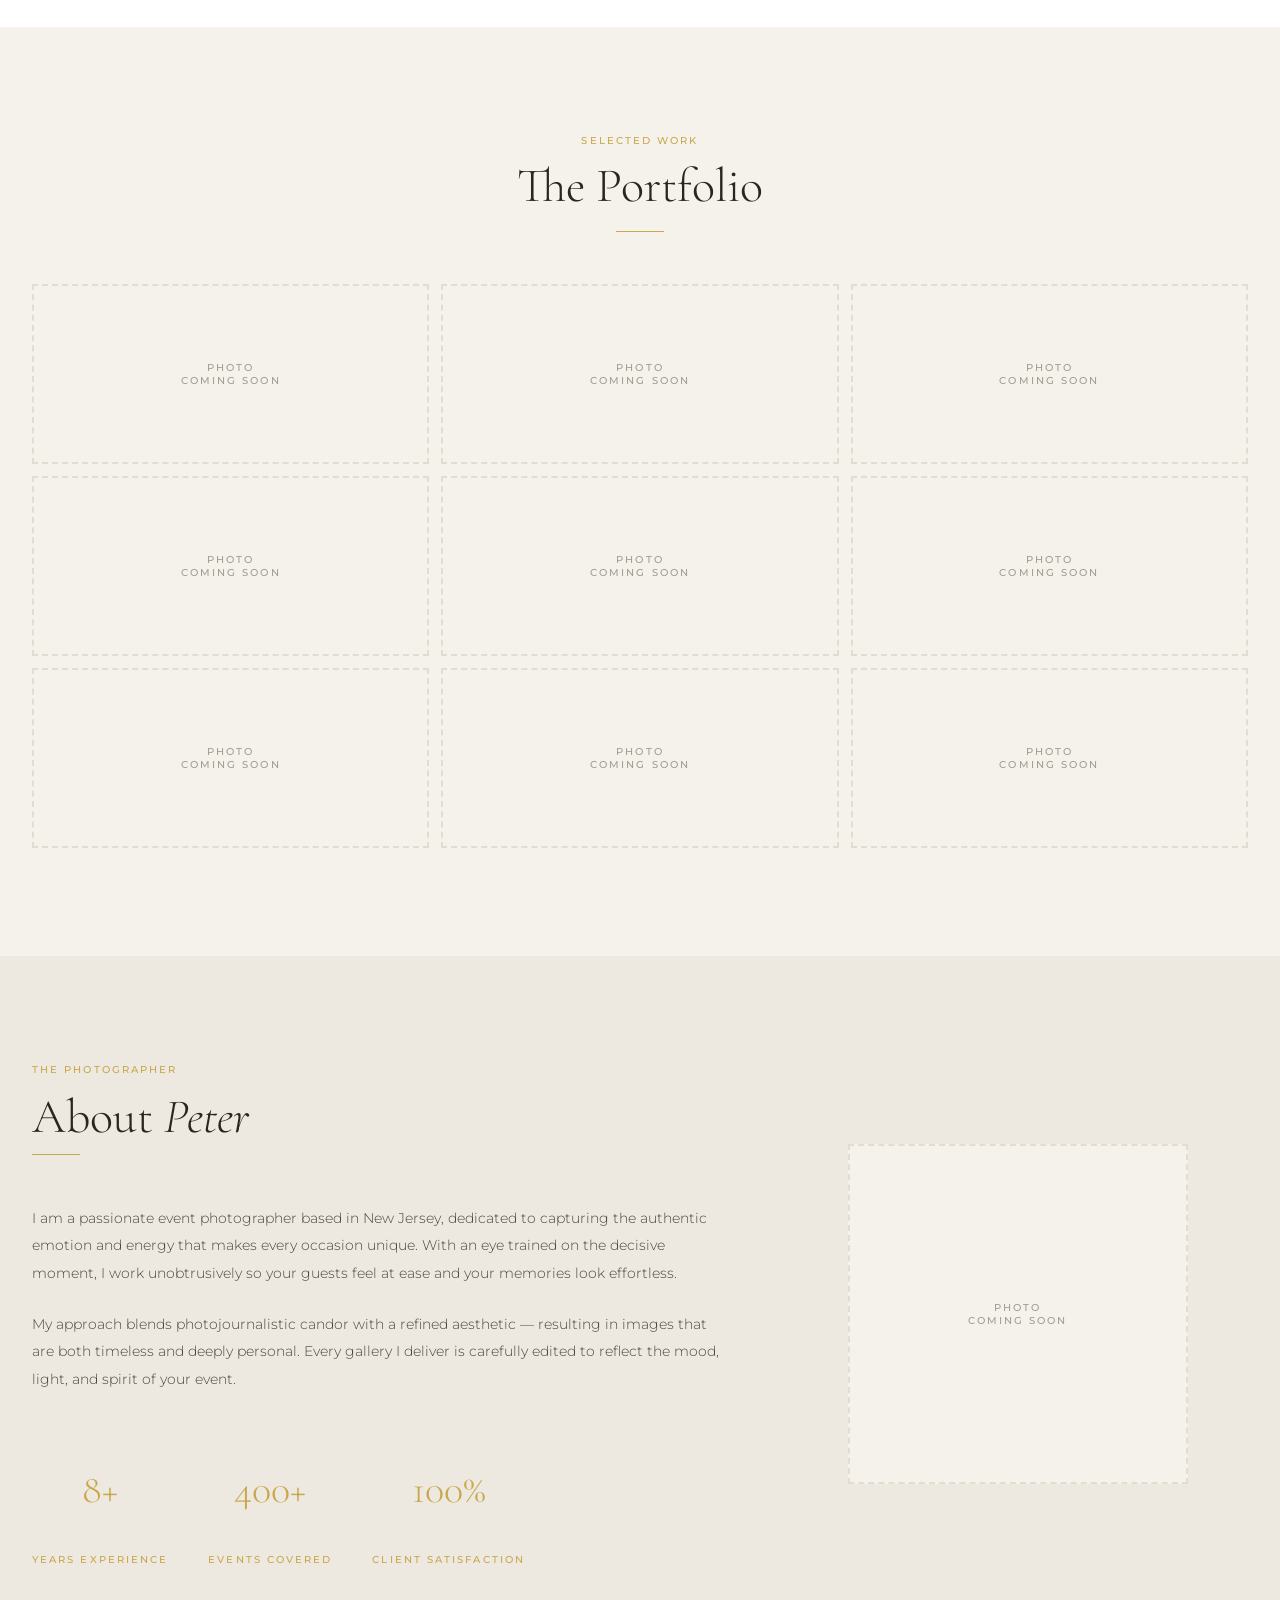
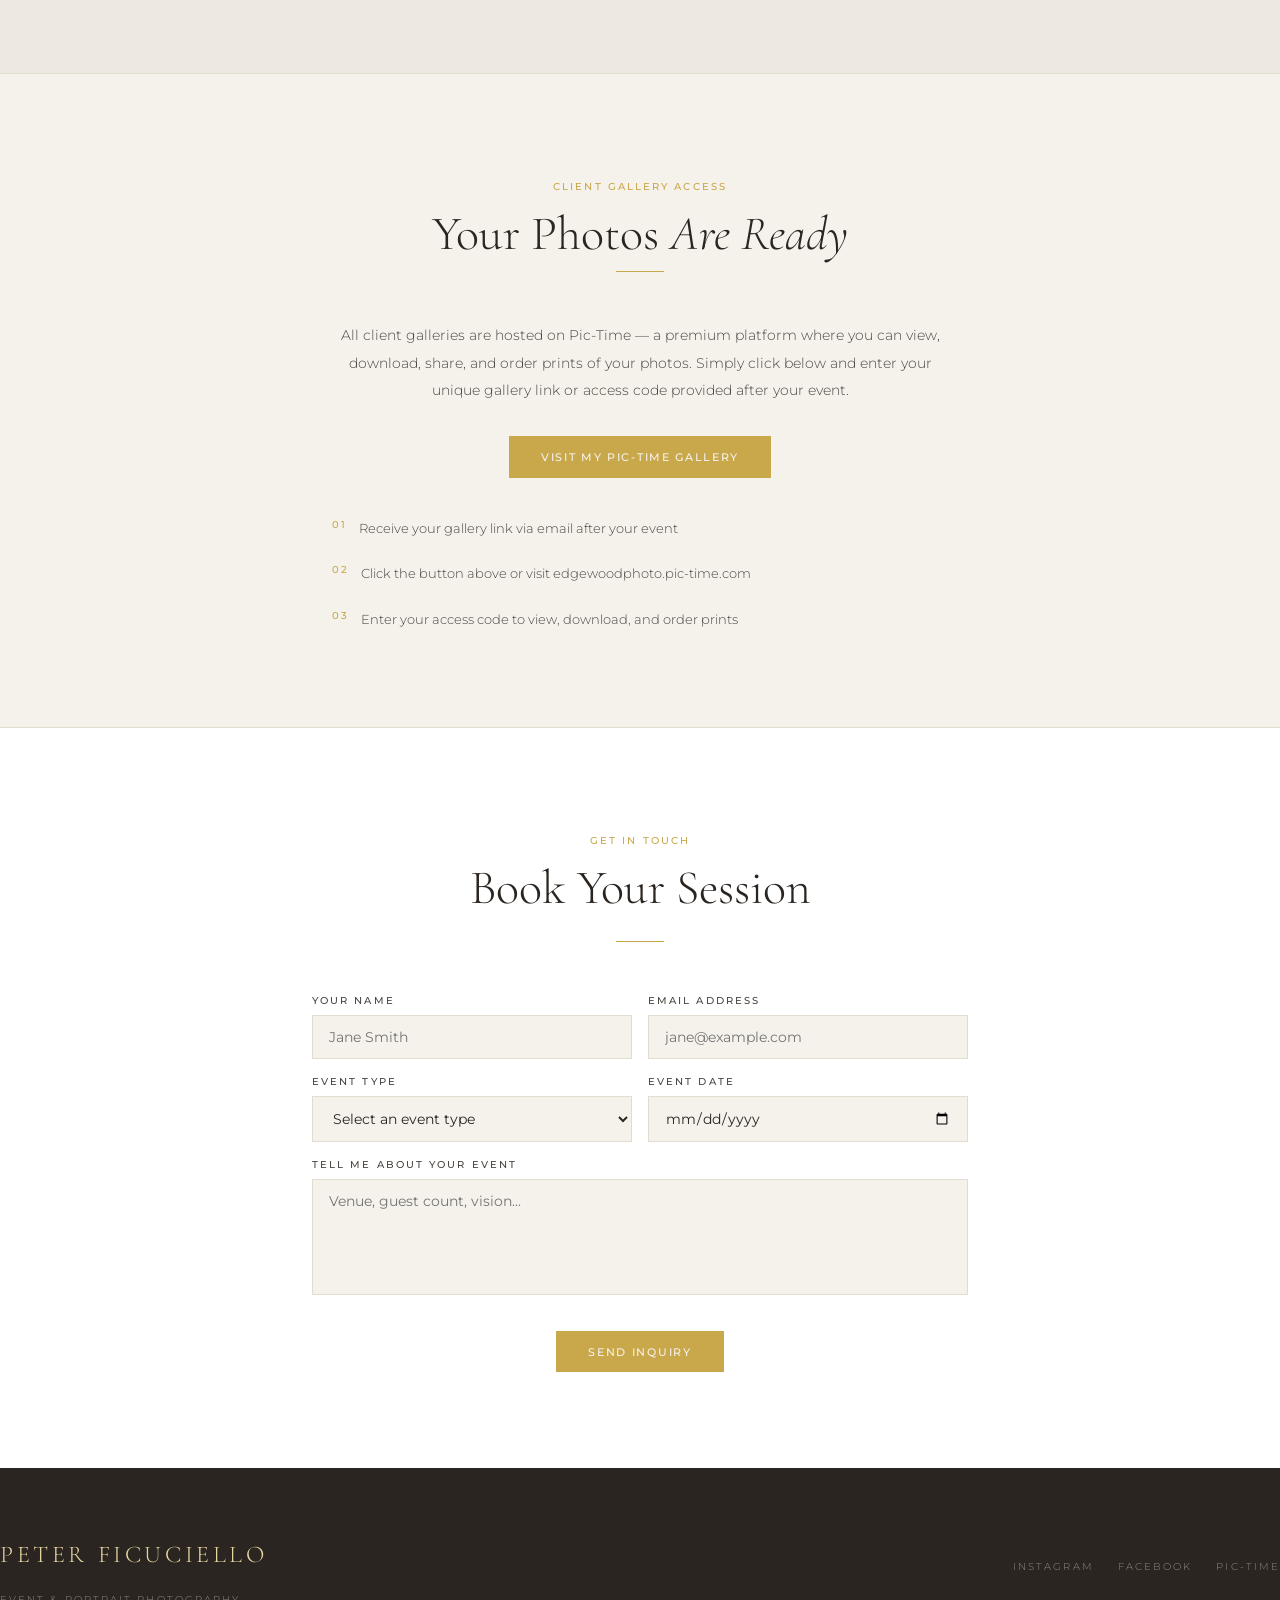
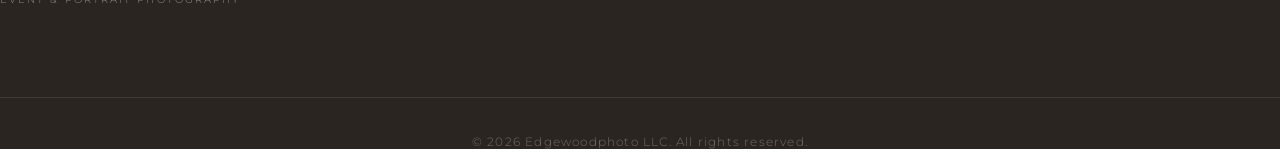
==== commit e3a62a07: "Add files via upload" ====
--- a/peter-ficuciello-photography-site-final (2)/index.html
+++ b/peter-ficuciello-photography-site-final (2)/index.html
@@ -83,7 +83,9 @@
           <h2 class="section-title" style="margin-bottom:0.5rem;">Services &amp; <em style="font-style:italic;">Packages</em></h2>
           <div class="gold-rule"></div>
         </div>
-        <div><div class="placeholder-tile" style="min-height:260px;"><p>Photo<br>Coming Soon</p></div></div>
+        <div class="services-feature-photo">
+          <img src="images/graduation-group.jpg" alt="Six graduates in blue caps and gowns walking together outdoors" />
+        </div>
       </div>
       <div class="services-cards">
         <a href="services/sports.html" class="service-card">
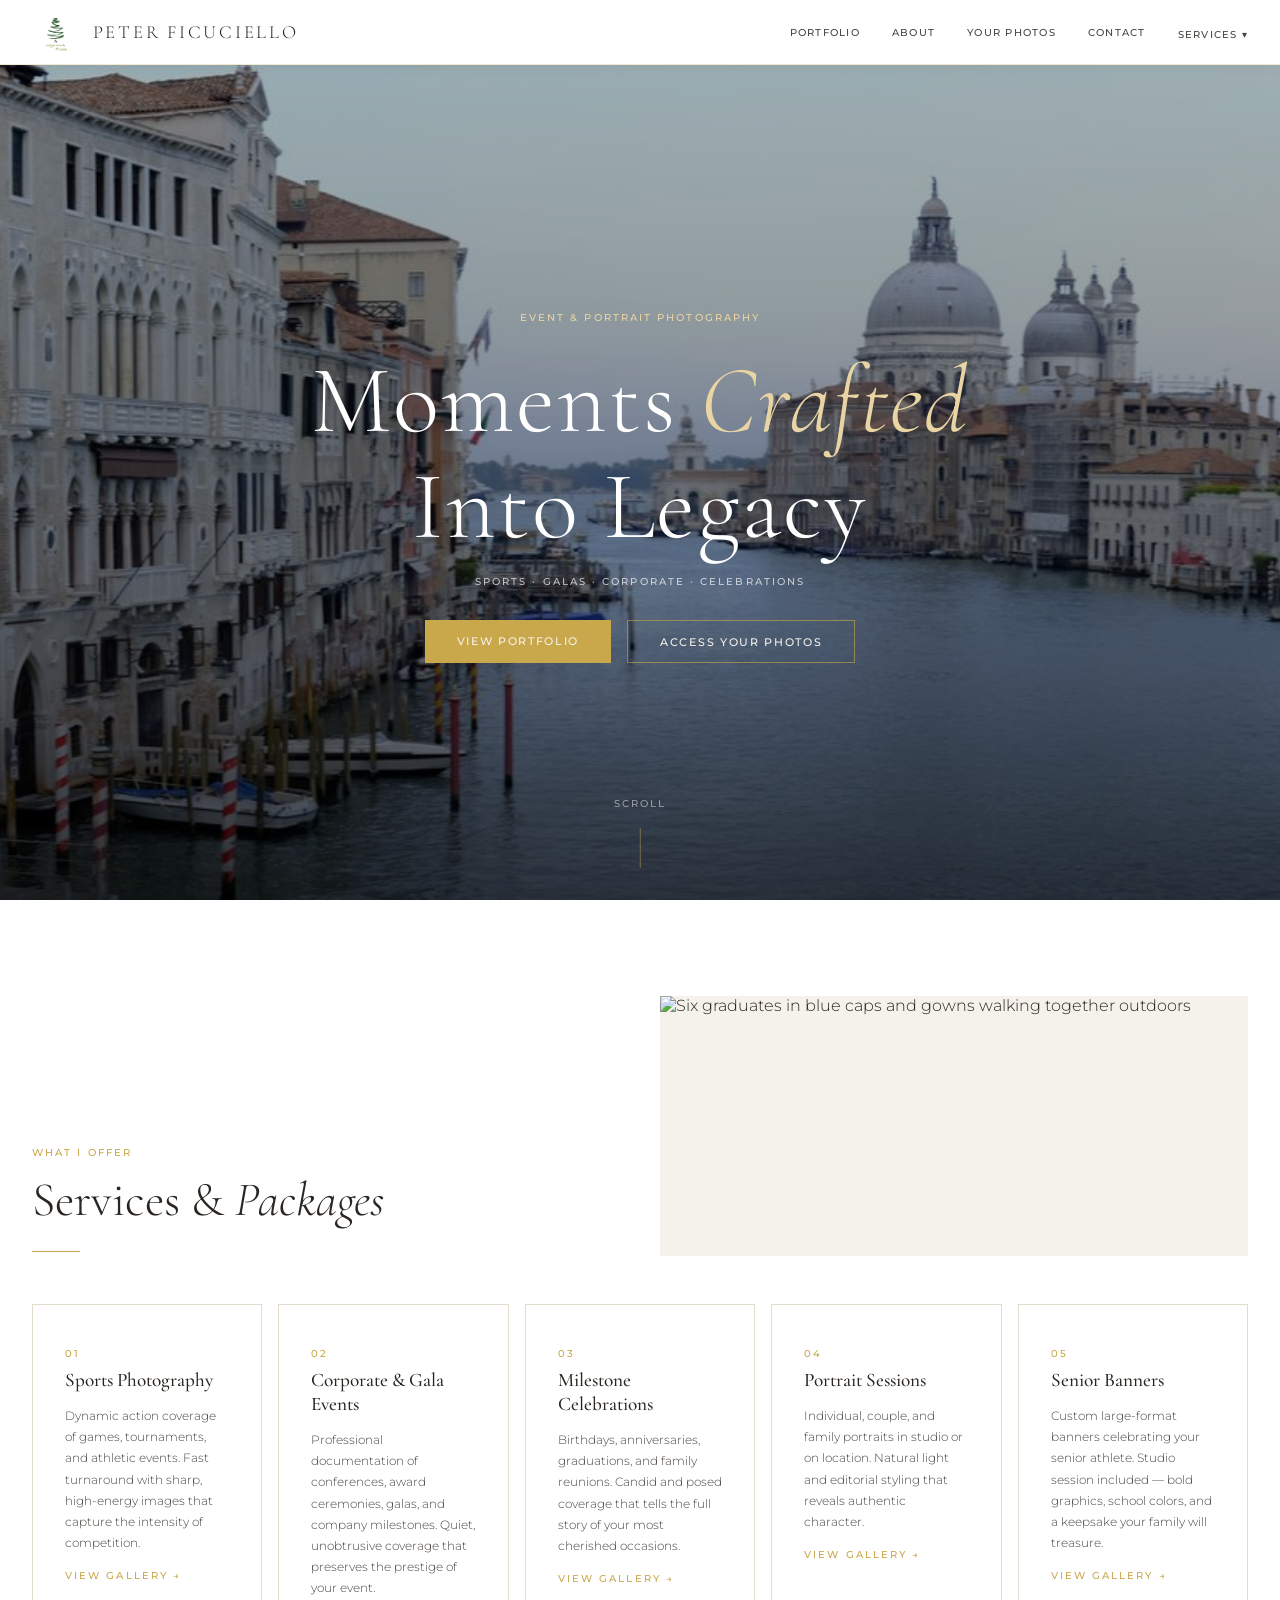
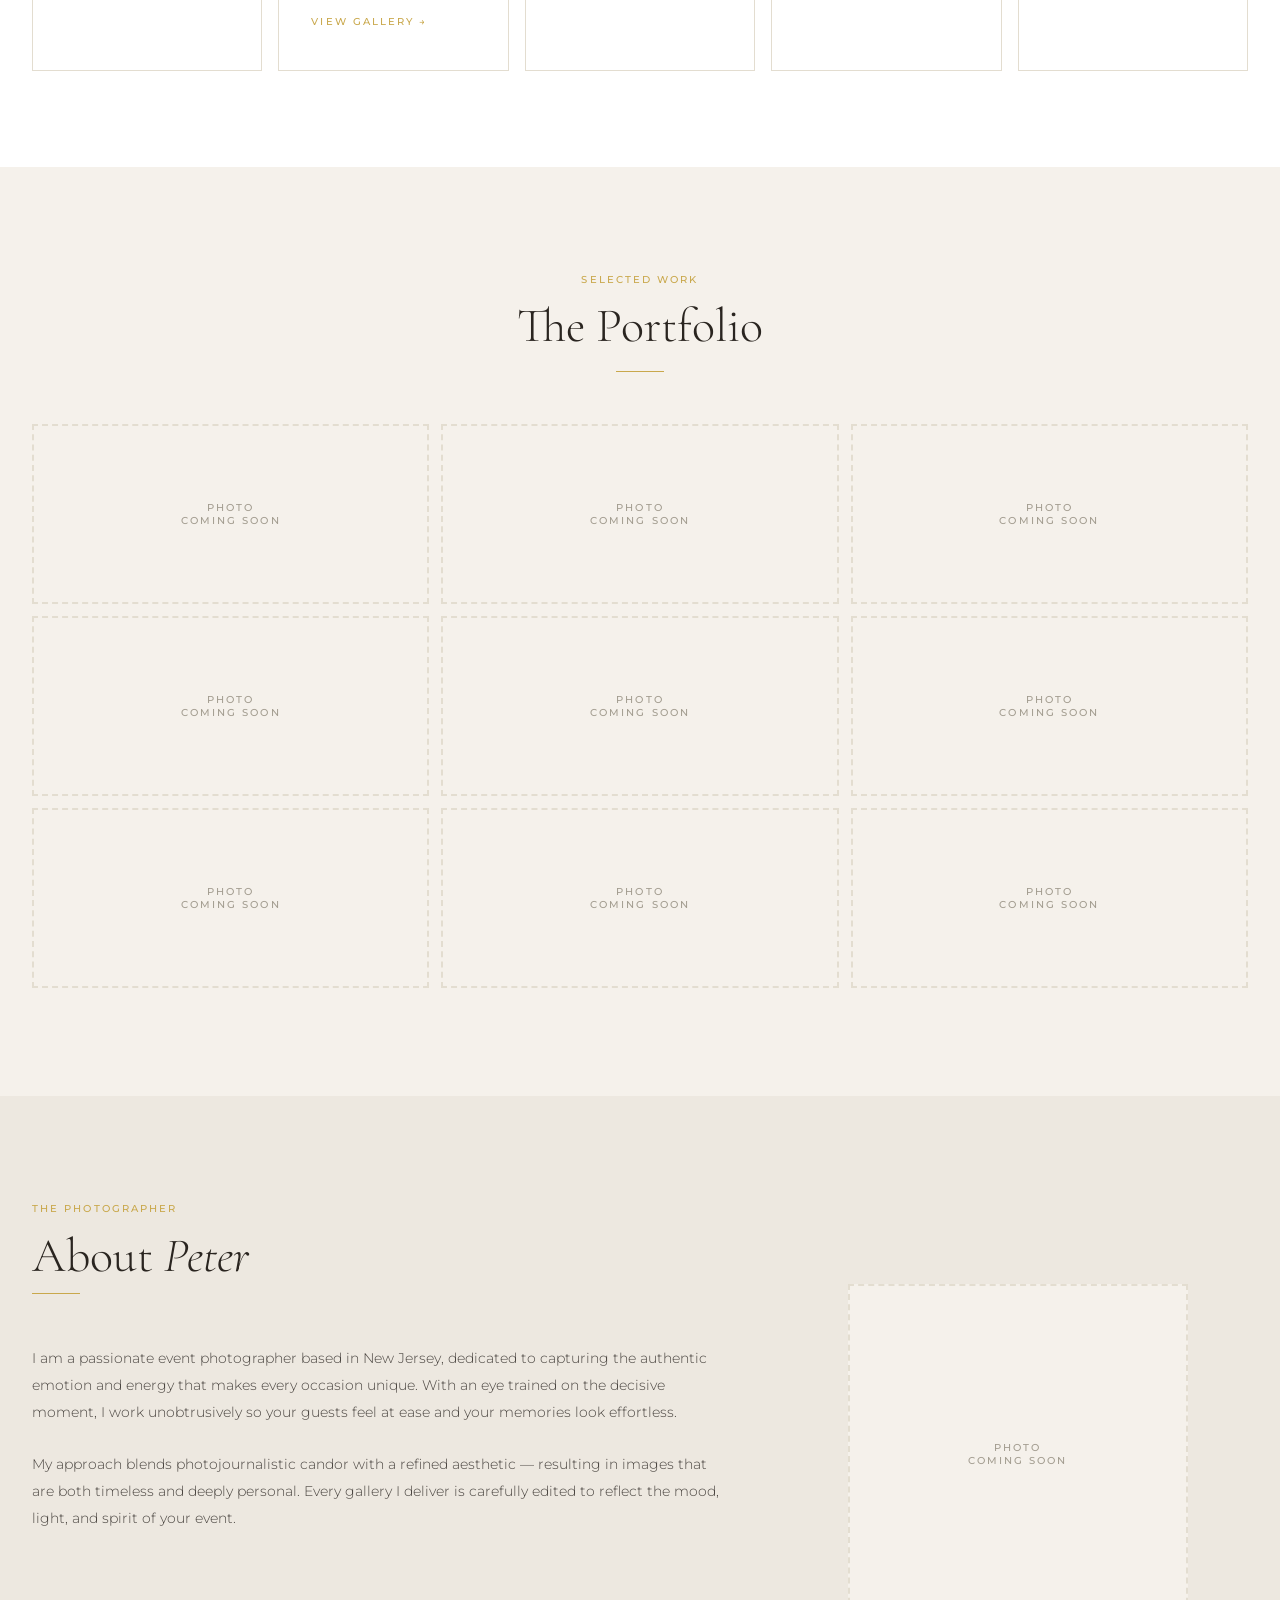
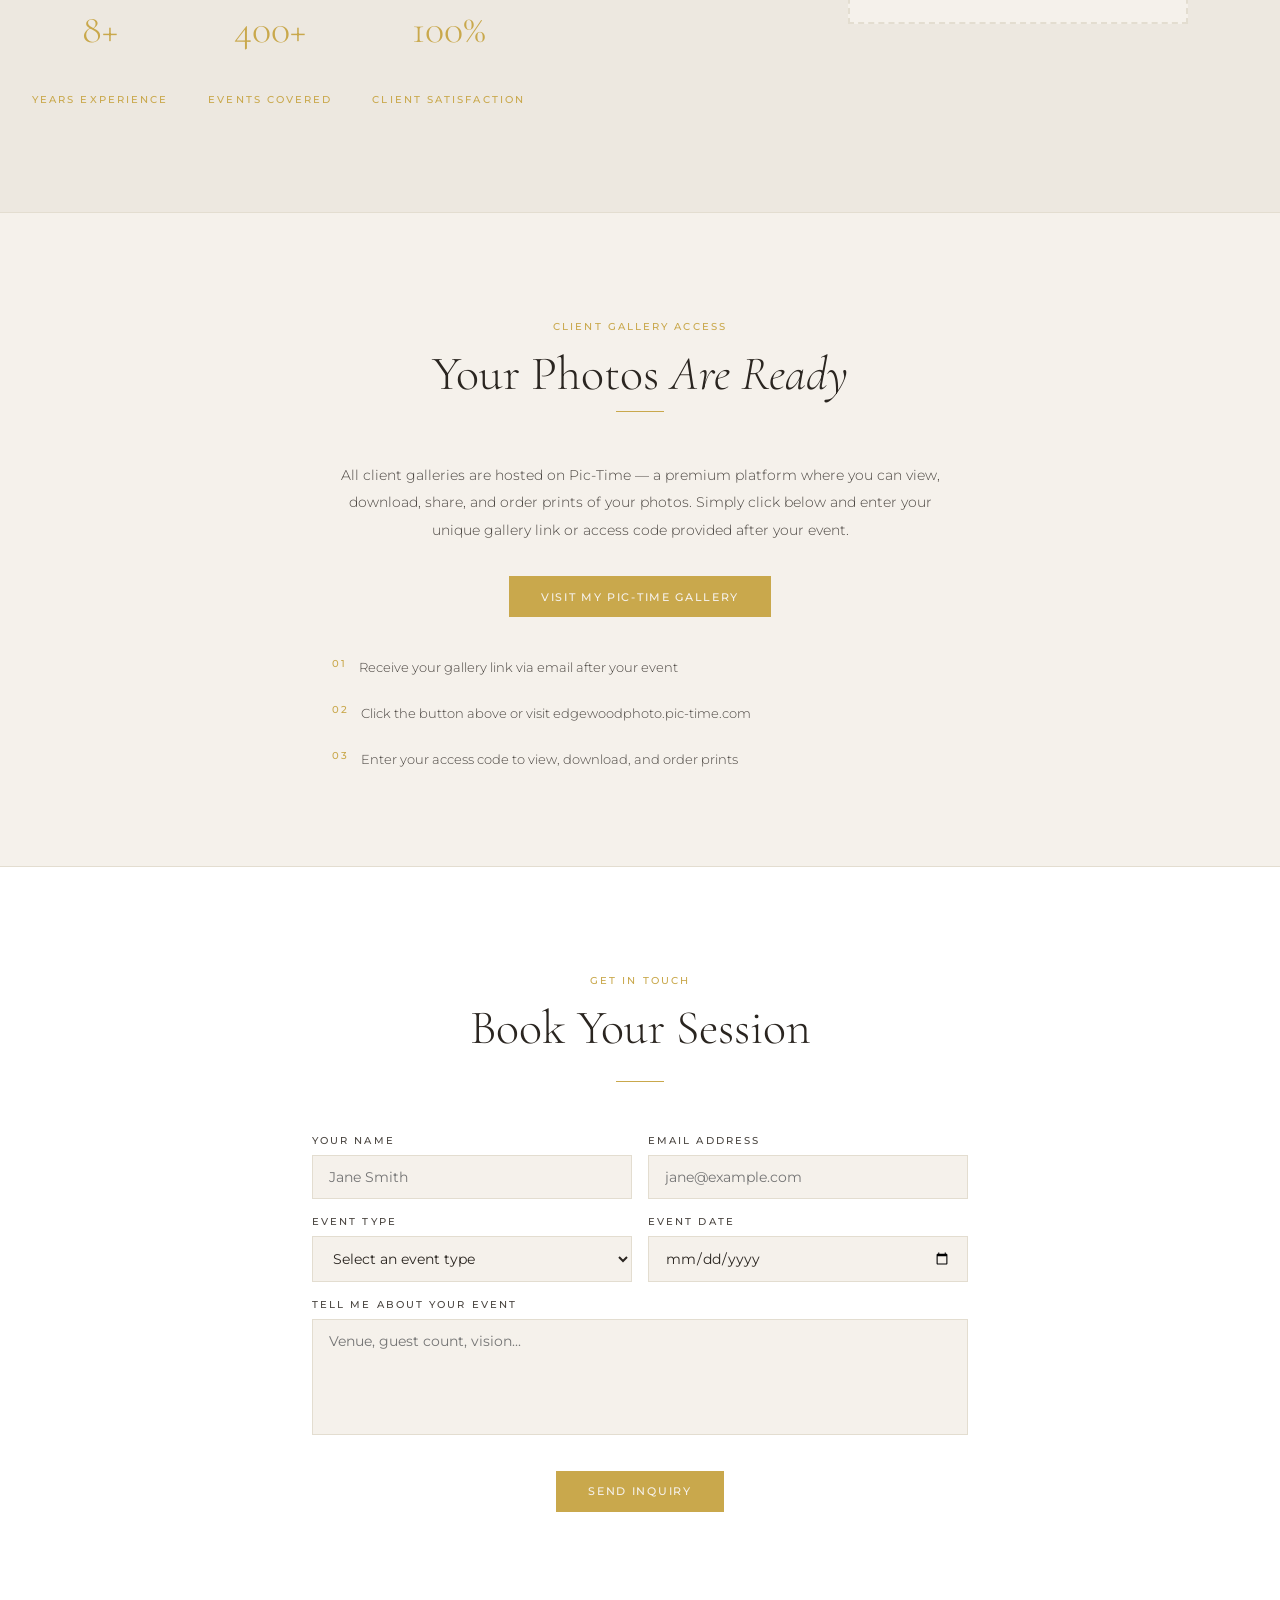
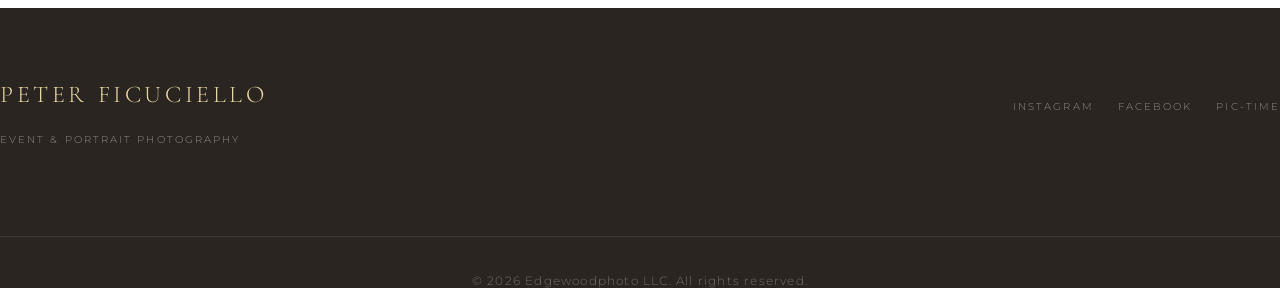
==== commit 3a9ad290: "Update index.html" ====
--- a/peter-ficuciello-photography-site-final (2)/index.html
+++ b/peter-ficuciello-photography-site-final (2)/index.html
@@ -84,7 +84,7 @@
           <div class="gold-rule"></div>
         </div>
         <div class="services-feature-photo">
-          <img src="images/graduation-group.jpg" alt="Six graduates in blue caps and gowns walking together outdoors" />
+          <img src="images/images/graduation-group-web.jpg" alt="Six graduates in blue caps and gowns walking together outdoors" />
         </div>
       </div>
       <div class="services-cards">
--- a/peter-ficuciello-photography-site-final (2)/styles.css
+++ b/peter-ficuciello-photography-site-final (2)/styles.css
@@ -123,6 +123,22 @@
 .masonry-item { break-inside: avoid; margin-bottom: 0.75rem; overflow: hidden; }
 .masonry-item img { width: 100%; display: block; transition: transform 0.5s ease; }
 .masonry-item:hover img { transform: scale(1.03); }
+
+.services-feature-photo {
+  min-height: 260px;
+  overflow: hidden;
+  background: var(--cream);
+}
+.services-feature-photo img {
+  width: 100%;
+  height: 260px;
+  object-fit: cover;
+  object-position: center;
+  display: block;
+}
+@media (max-width: 767px) {
+  .services-feature-photo img { height: 220px; }
+}
 
 .placeholder-tile {
   min-height: 220px;
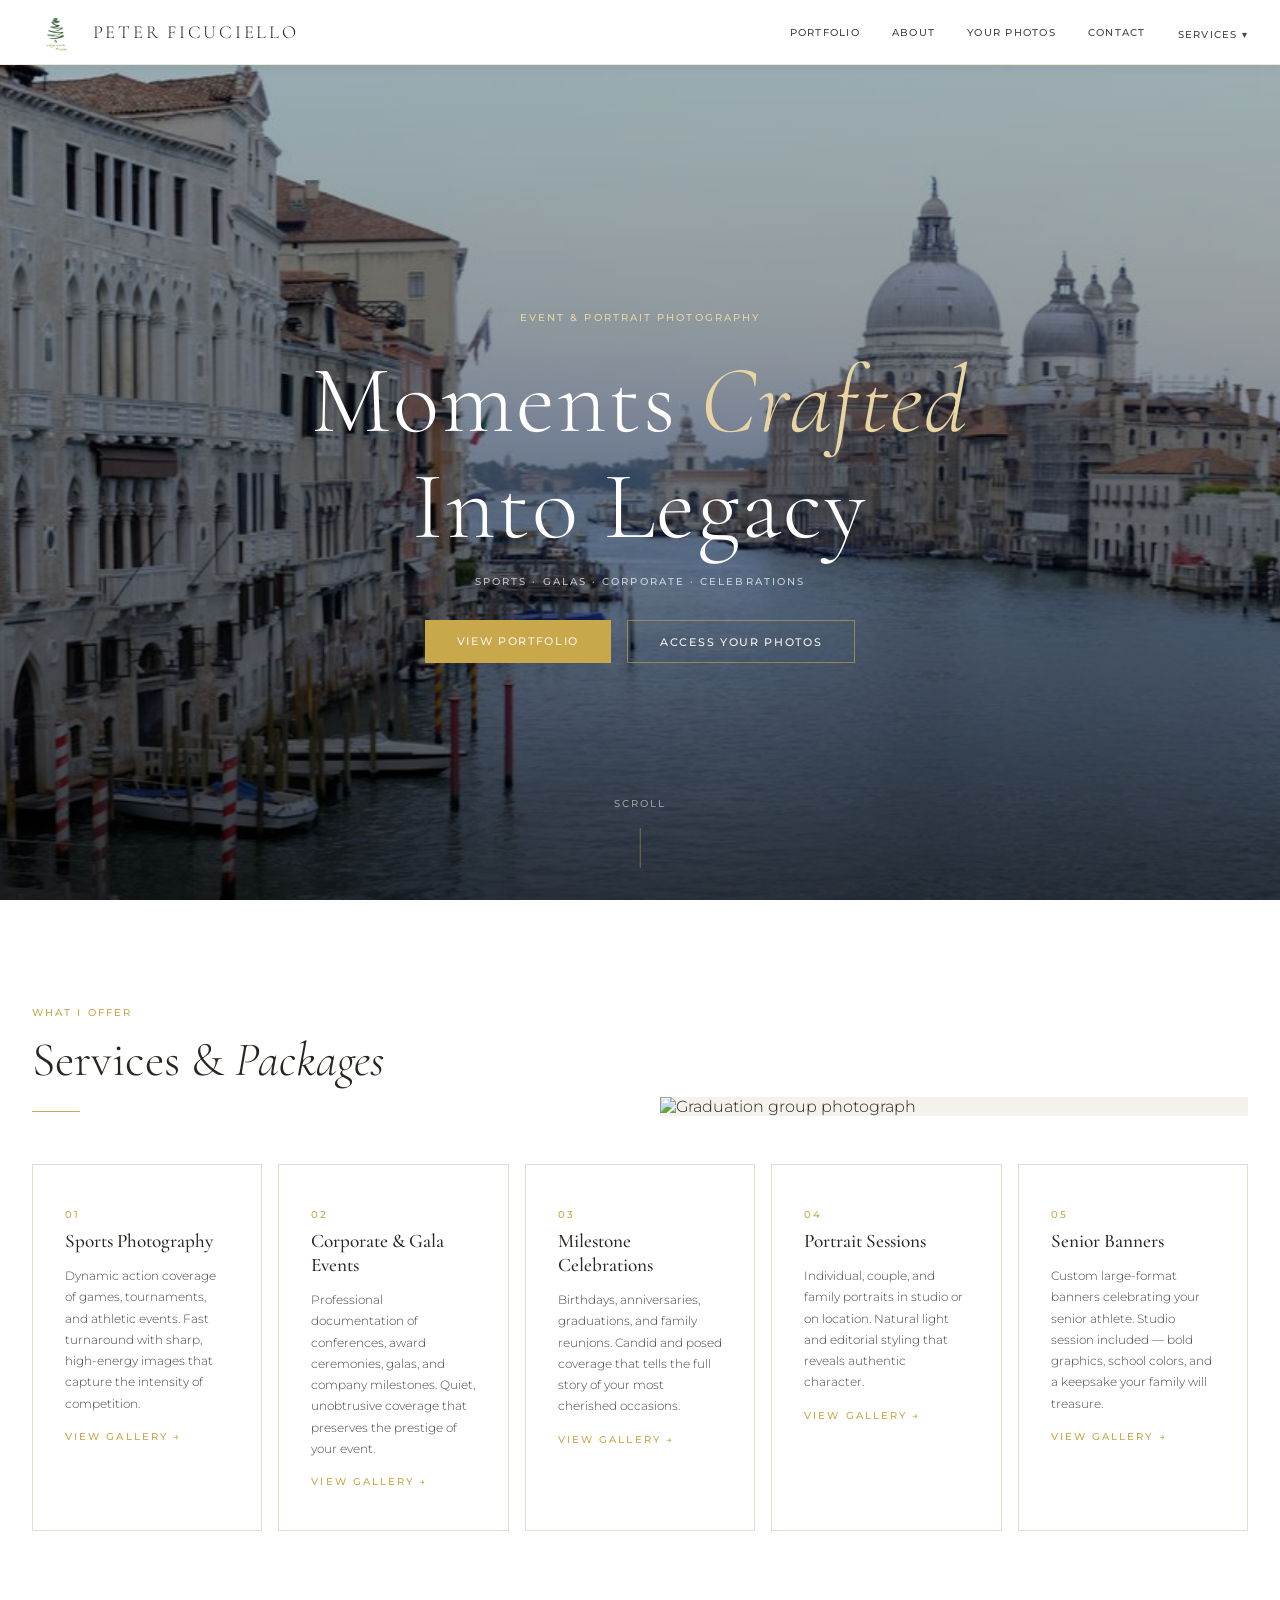
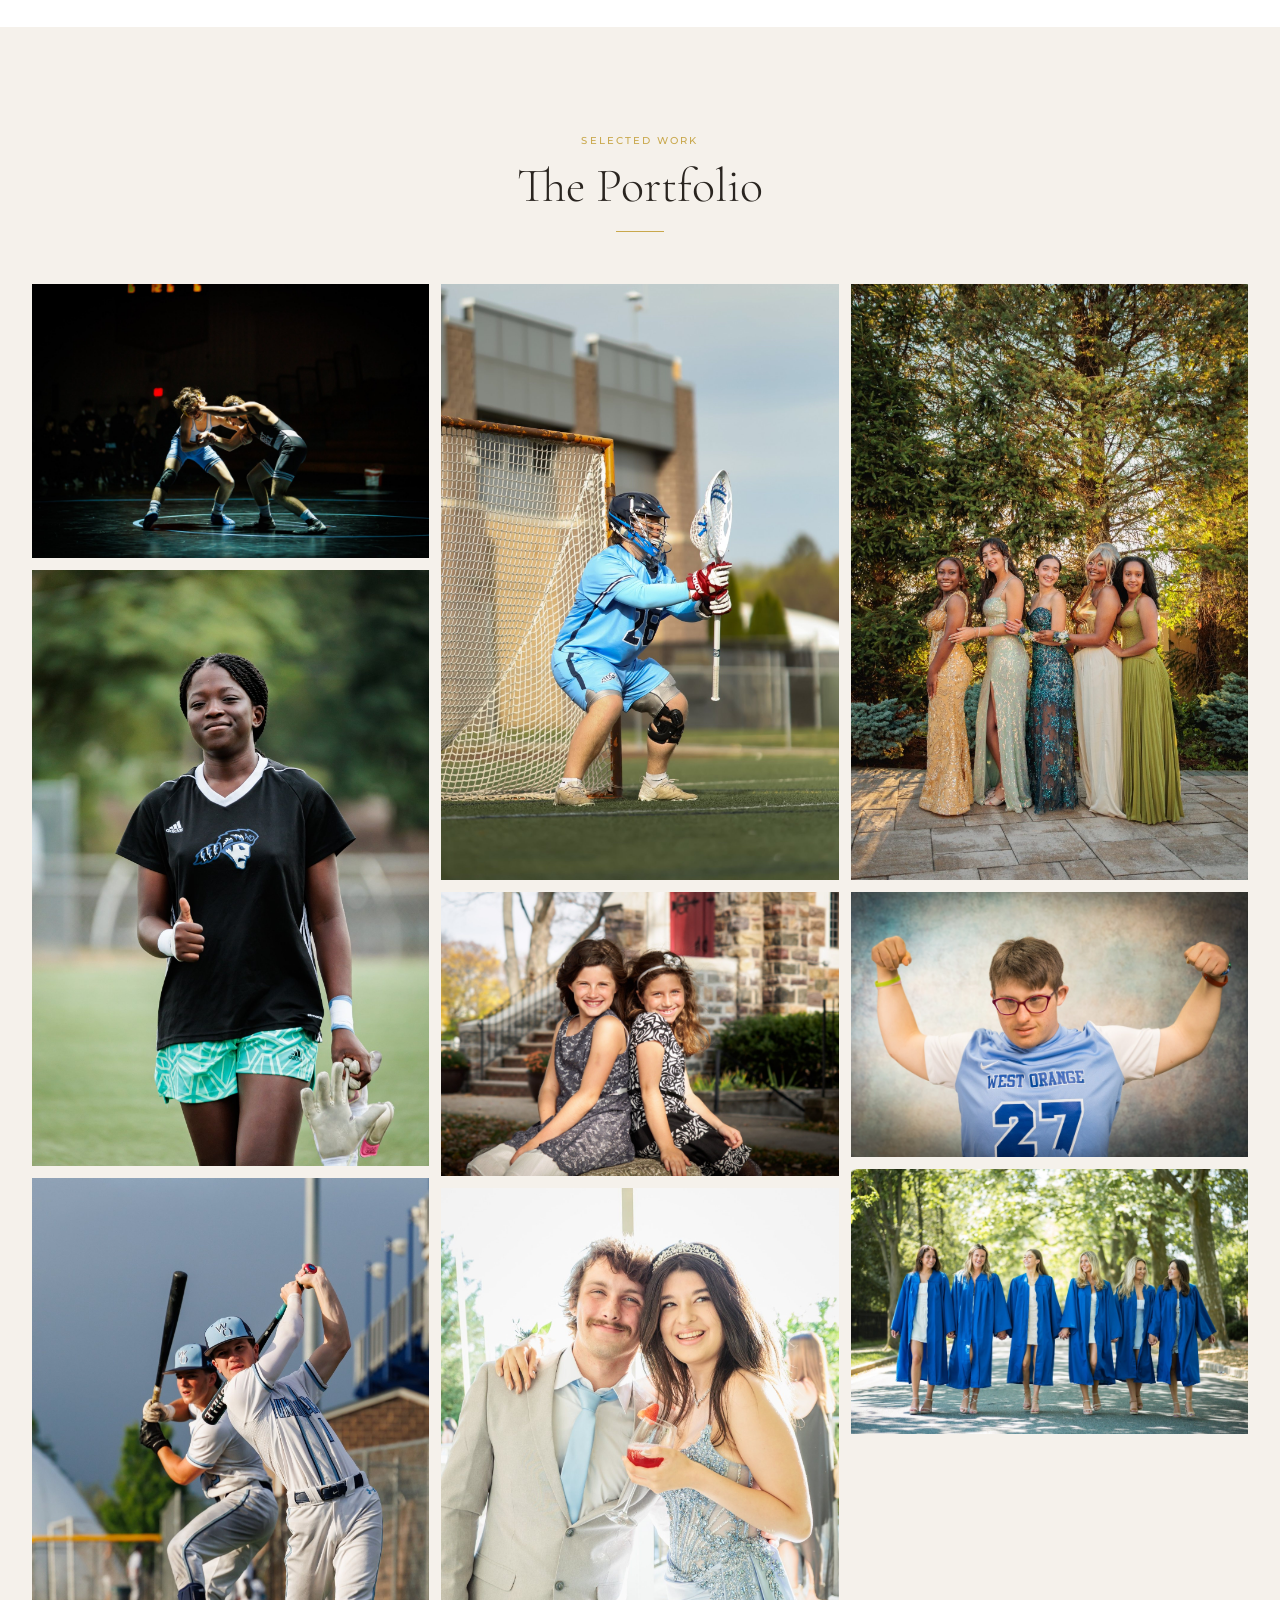
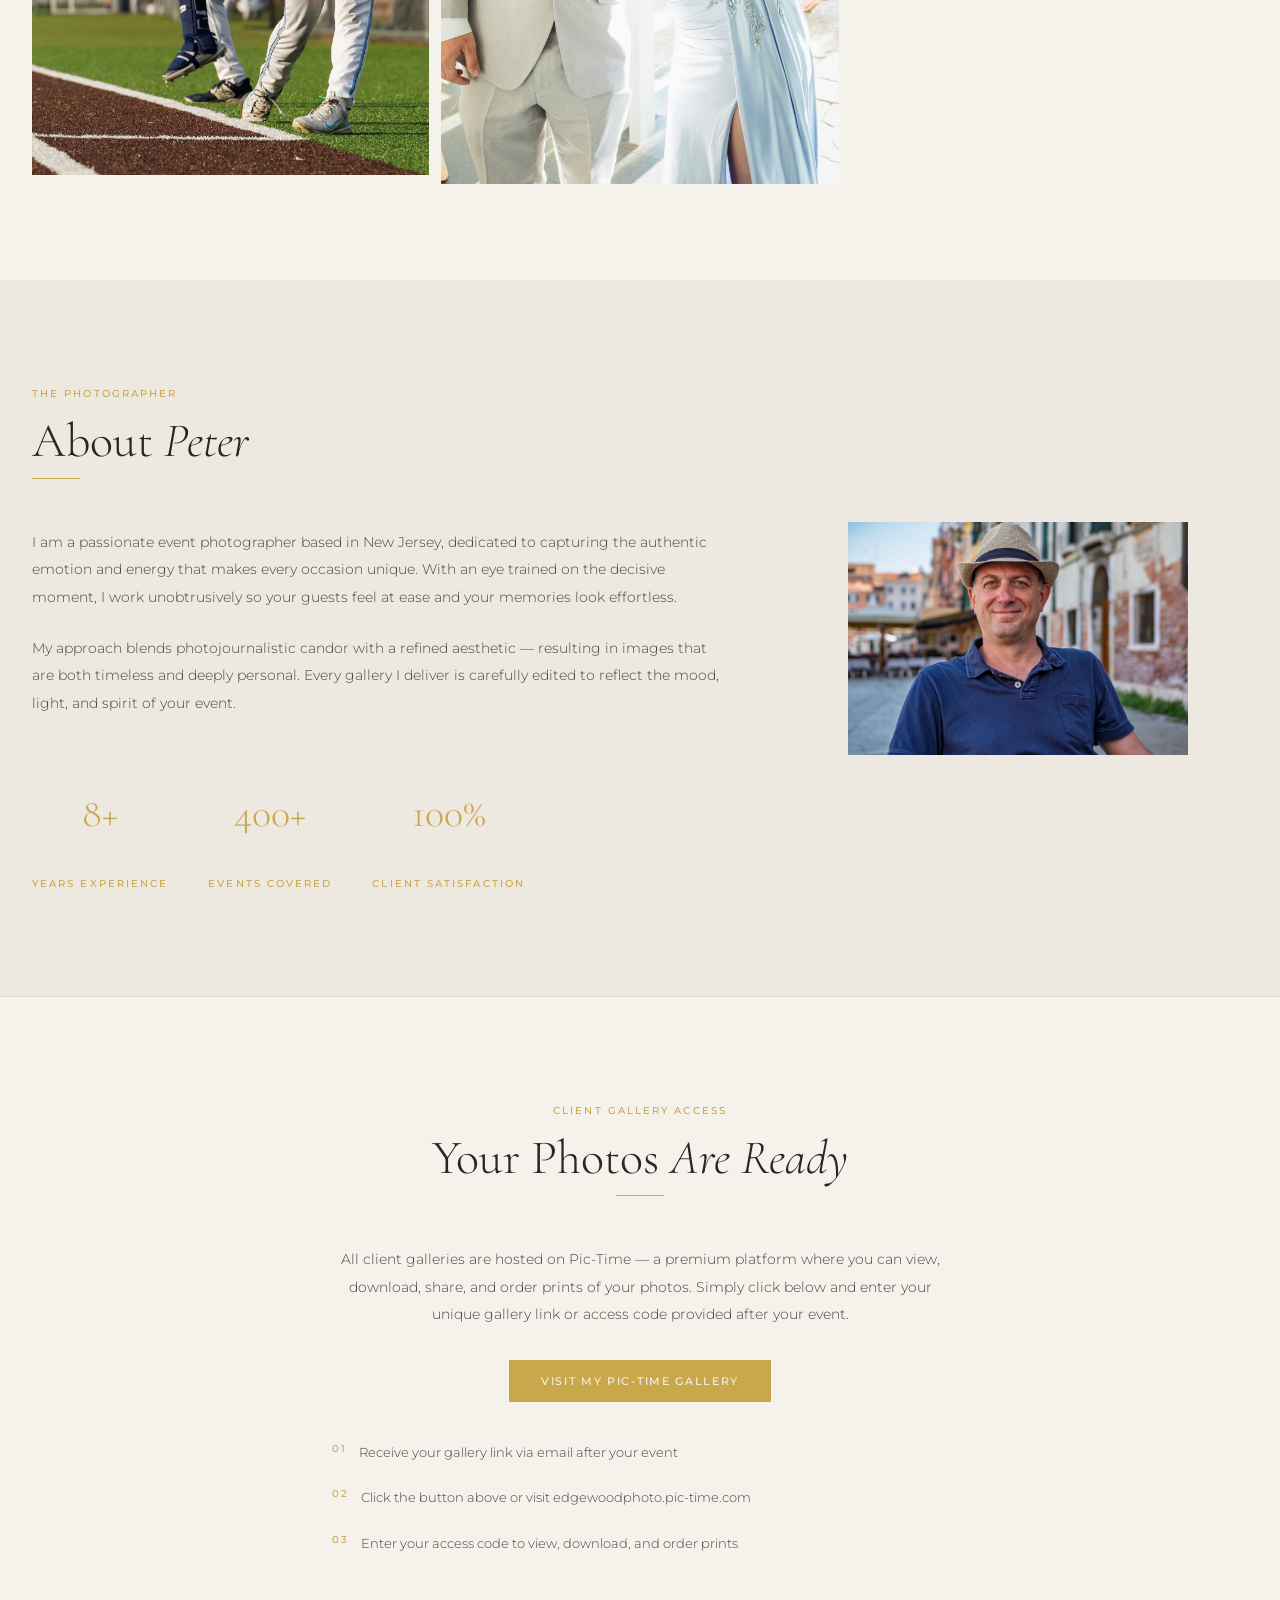
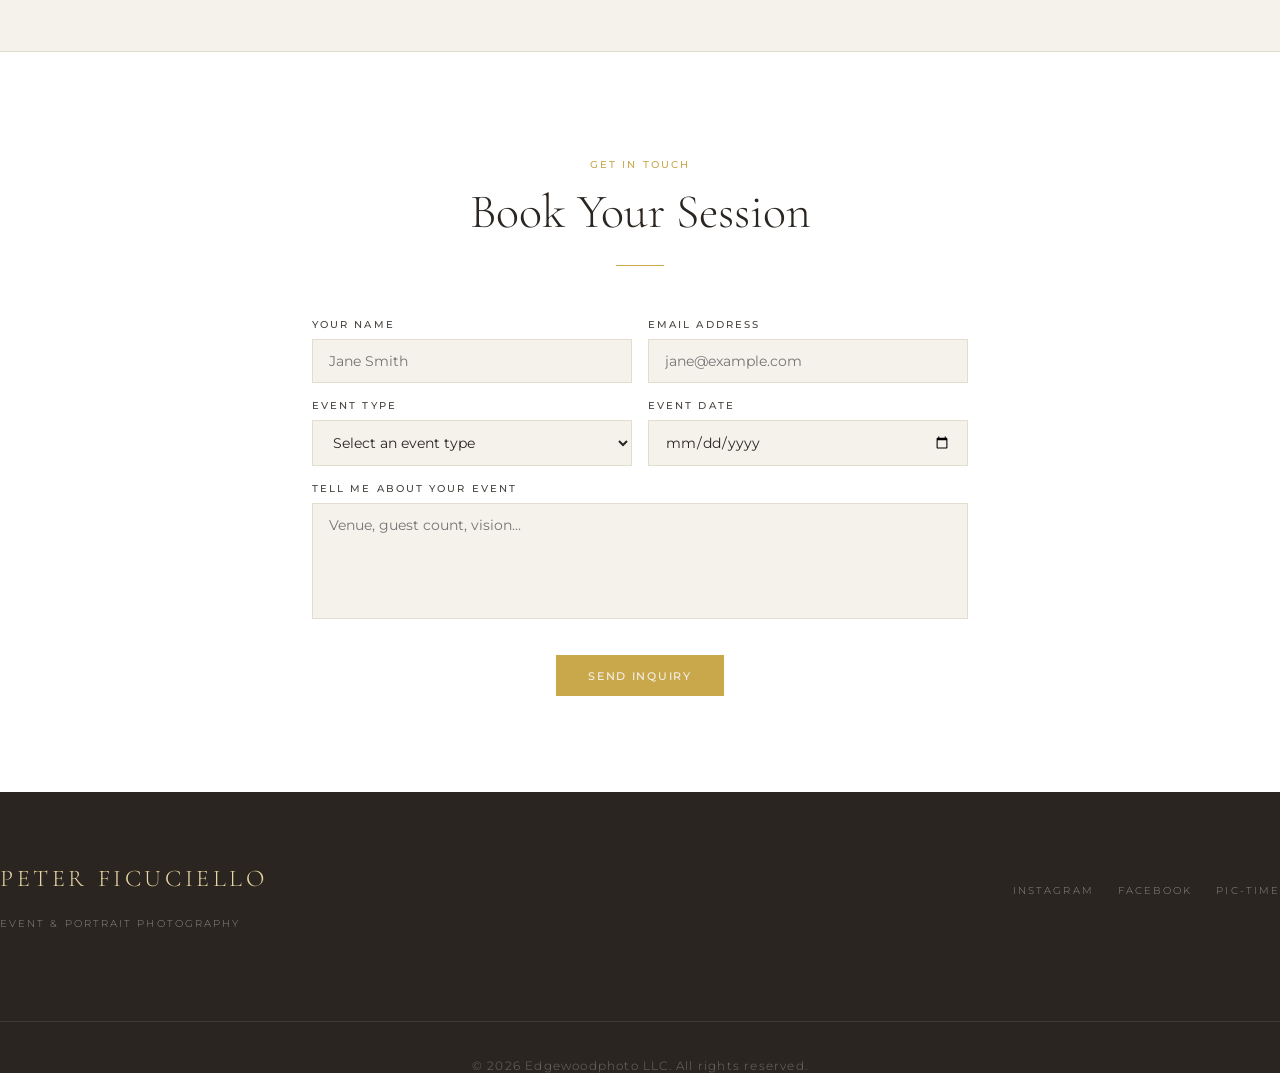
==== commit eadc0650: "Add portfolio and About photography images" ====
--- a/peter-ficuciello-photography-site-final (2)/index.html
+++ b/peter-ficuciello-photography-site-final (2)/index.html
@@ -84,7 +84,7 @@
           <div class="gold-rule"></div>
         </div>
         <div class="services-feature-photo">
-          <img src="images/images/graduation-group-web.jpg" alt="Six graduates in blue caps and gowns walking together outdoors" />
+          <img src="images/graduation-group-web.jpg.png" alt="Graduation group photograph" />
         </div>
       </div>
       <div class="services-cards">
@@ -130,15 +130,15 @@
         <div class="gold-rule" style="margin-top:1rem;"></div>
       </div>
       <div class="masonry-grid">
-          <div class="masonry-item"><div class="placeholder-tile" style="min-height:180px;"><p>Photo<br>Coming Soon</p></div></div>
-          <div class="masonry-item"><div class="placeholder-tile" style="min-height:180px;"><p>Photo<br>Coming Soon</p></div></div>
-          <div class="masonry-item"><div class="placeholder-tile" style="min-height:180px;"><p>Photo<br>Coming Soon</p></div></div>
-          <div class="masonry-item"><div class="placeholder-tile" style="min-height:180px;"><p>Photo<br>Coming Soon</p></div></div>
-          <div class="masonry-item"><div class="placeholder-tile" style="min-height:180px;"><p>Photo<br>Coming Soon</p></div></div>
-          <div class="masonry-item"><div class="placeholder-tile" style="min-height:180px;"><p>Photo<br>Coming Soon</p></div></div>
-          <div class="masonry-item"><div class="placeholder-tile" style="min-height:180px;"><p>Photo<br>Coming Soon</p></div></div>
-          <div class="masonry-item"><div class="placeholder-tile" style="min-height:180px;"><p>Photo<br>Coming Soon</p></div></div>
-          <div class="masonry-item"><div class="placeholder-tile" style="min-height:180px;"><p>Photo<br>Coming Soon</p></div></div>
+        <div class="masonry-item"><img src="images/portfolio-01.jpg" alt="Wrestling action photograph" loading="lazy"></div>
+        <div class="masonry-item"><img src="images/portfolio-02.jpg" alt="Soccer portrait photograph" loading="lazy"></div>
+        <div class="masonry-item"><img src="images/portfolio-03.jpg" alt="Baseball action photograph" loading="lazy"></div>
+        <div class="masonry-item"><img src="images/portfolio-04.jpg" alt="Lacrosse action photograph" loading="lazy"></div>
+        <div class="masonry-item"><img src="images/portfolio-05.jpg" alt="Portrait of two girls outdoors" loading="lazy"></div>
+        <div class="masonry-item"><img src="images/portfolio-06.jpg" alt="Prom couple portrait" loading="lazy"></div>
+        <div class="masonry-item"><img src="images/portfolio-07.jpg" alt="Group portrait in formal dresses" loading="lazy"></div>
+        <div class="masonry-item"><img src="images/portfolio-08.jpg" alt="Senior sports portrait" loading="lazy"></div>
+        <div class="masonry-item"><img src="images/portfolio-09.jpg" alt="Formal military portrait" loading="lazy"></div>
       </div>
     </div>
   </section>
@@ -158,7 +158,7 @@
         </div>
       </div>
       <div>
-        <div class="about-photo-frame"><div class="placeholder-tile" style="min-height:340px;"><p>Photo<br>Coming Soon</p></div></div>
+        <div class="about-photo-frame"><img src="images/about-peter.jpg" alt="Peter Ficuciello" loading="lazy"></div>
       </div>
     </div>
   </section>
--- a/peter-ficuciello-photography-site-final (2)/styles.css
+++ b/peter-ficuciello-photography-site-final (2)/styles.css
@@ -125,19 +125,14 @@
 .masonry-item:hover img { transform: scale(1.03); }
 
 .services-feature-photo {
-  min-height: 260px;
-  overflow: hidden;
   background: var(--cream);
 }
 .services-feature-photo img {
   width: 100%;
-  height: 260px;
-  object-fit: cover;
+  height: auto;
+  object-fit: contain;
   object-position: center;
   display: block;
-}
-@media (max-width: 767px) {
-  .services-feature-photo img { height: 220px; }
 }
 
 .placeholder-tile {
